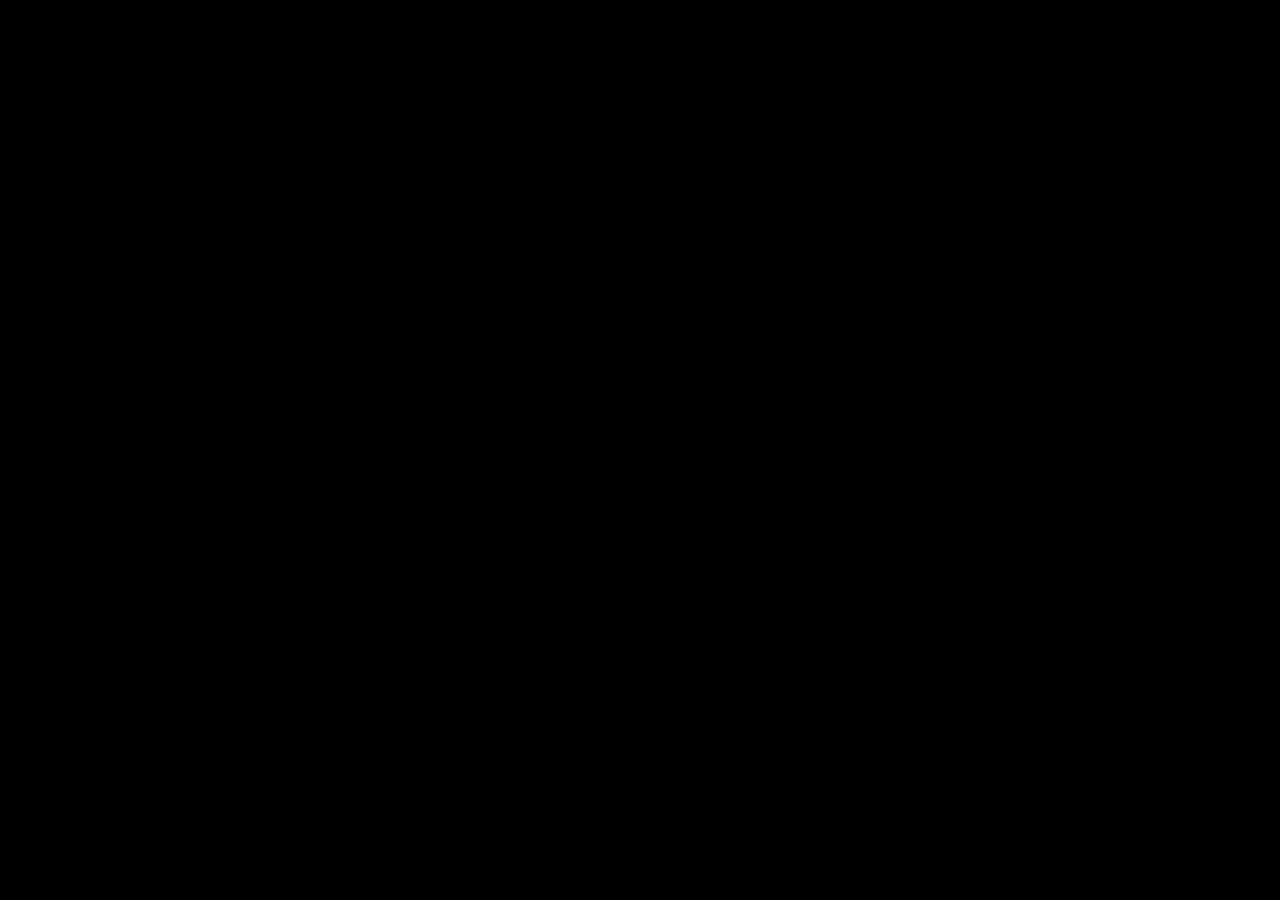
==== index.html @ e994bed3 "Update index.html" ====
<!DOCTYPE html><html lang=en class="loadable loading">
  <head>
    <meta charset=utf-8>
    <meta http-equiv=X-UA-Compatible content="IE=edge">
    <meta name=viewport content="width=device-width,initial-scale=1,shrink-to-fit=no">
    <link rel=icon href=favicon.ico><base href=/ target=_blank>
    <title>Dev App</title>
    <link rel=stylesheet href="https://fonts.googleapis.com/css?family=Roboto:100,300,400,500,700,900">  
    <style type=text/css>
      body {
        background-color: #000;
      }
    </style>
    
    		<link rel=stylesheet
			href="https://fonts.googleapis.com/css?family=Roboto:100,300,400,500,700,900">
		
		<!-- // preload  css and js -->
		<link href="https://cdn.jsdelivr.net/gh/cherrybase/cherrybase.github.io@cece899be66a3b46c89054a9f2bc1679af76918b/app-page.js?_=5568728" rel=preload
			as=script>
		<link href="https://cdn.jsdelivr.net/gh/cherrybase/cherrybase.github.io@cece899be66a3b46c89054a9f2bc1679af76918b/css/chunk-common.css?_=5568728"
			rel=preload as=style>
		<link href="https://cdn.jsdelivr.net/gh/cherrybase/cherrybase.github.io@cece899be66a3b46c89054a9f2bc1679af76918b/js/chunk-vendors.js?_=5568728"
			rel=preload as=script>
		<link href="https://cdn.jsdelivr.net/gh/cherrybase/cherrybase.github.io@cece899be66a3b46c89054a9f2bc1679af76918b/js/chunk-common.js?_=5568728"
			rel=preload as=script>
			
		<!-- // load  css -->
		<link
			href="https://cdn.jsdelivr.net/gh/cherrybase/cherrybase.github.io@cece899be66a3b46c89054a9f2bc1679af76918b/css/chunk-vendors.css?_=5568728"
			rel=stylesheet>
		<link href="https://cdn.jsdelivr.net/gh/cherrybase/cherrybase.github.io@cece899be66a3b46c89054a9f2bc1679af76918b/css/chunk-common.css?_=5568728"
			rel=stylesheet />
    
  </head>
  <body>
    <noscript><strong>We're sorry but ArchitectUI doesn't work properly without JavaScript enabled. Please enable it to continue.</strong></noscript>
    <script>// Single Page Apps for GitHub Pages
      // CREDITS: https://github.com/rafgraph/spa-github-pages
      // See also 404.html
      window.CONST = Object.assign(window.CONST || {
	APP :  'www',     
      	CDN_URL : 'https://cdn.jsdelivr.net/gh/cherrybase/cherrybase.github.io@cece899be66a3b46c89054a9f2bc1679af76918b'
      },((l) => {
        console.log("search",l.search)
        if (l.search[1] !== '/' ) {
          return
        }
        const decoded = l.search.slice(1).split('&');
        let CONST = JSON.parse(decodeURIComponent(decoded[1].split("=")[1]));
        let search = decoded[0] + (decoded[2] ? ("?" + decoded[2].replace(/~and~/g, '&')) : "");

        let dest = l.pathname.slice(0, -1) + search + l.hash;
        console.log("dest",dest,CONST)
          window.history.replaceState(
            null, null,
            dest
          );
        return CONST;
      })(window.location))</script>
  <div id=app></div>
  		<!-- // load  js if prod -->
  	  	<script src="https://cdn.jsdelivr.net/gh/cherrybase/cherrybase.github.io@cece899be66a3b46c89054a9f2bc1679af76918b/js/chunk-vendors.js?_=5568728"></script>
  	  	<script src="https://cdn.jsdelivr.net/gh/cherrybase/cherrybase.github.io@cece899be66a3b46c89054a9f2bc1679af76918b/js/chunk-common.js?_=5568728"></script>
		    <script src="https://cdn.jsdelivr.net/gh/cherrybase/cherrybase.github.io@cece899be66a3b46c89054a9f2bc1679af76918b/app-page.js?_=5568728"></script>
  </body></html>
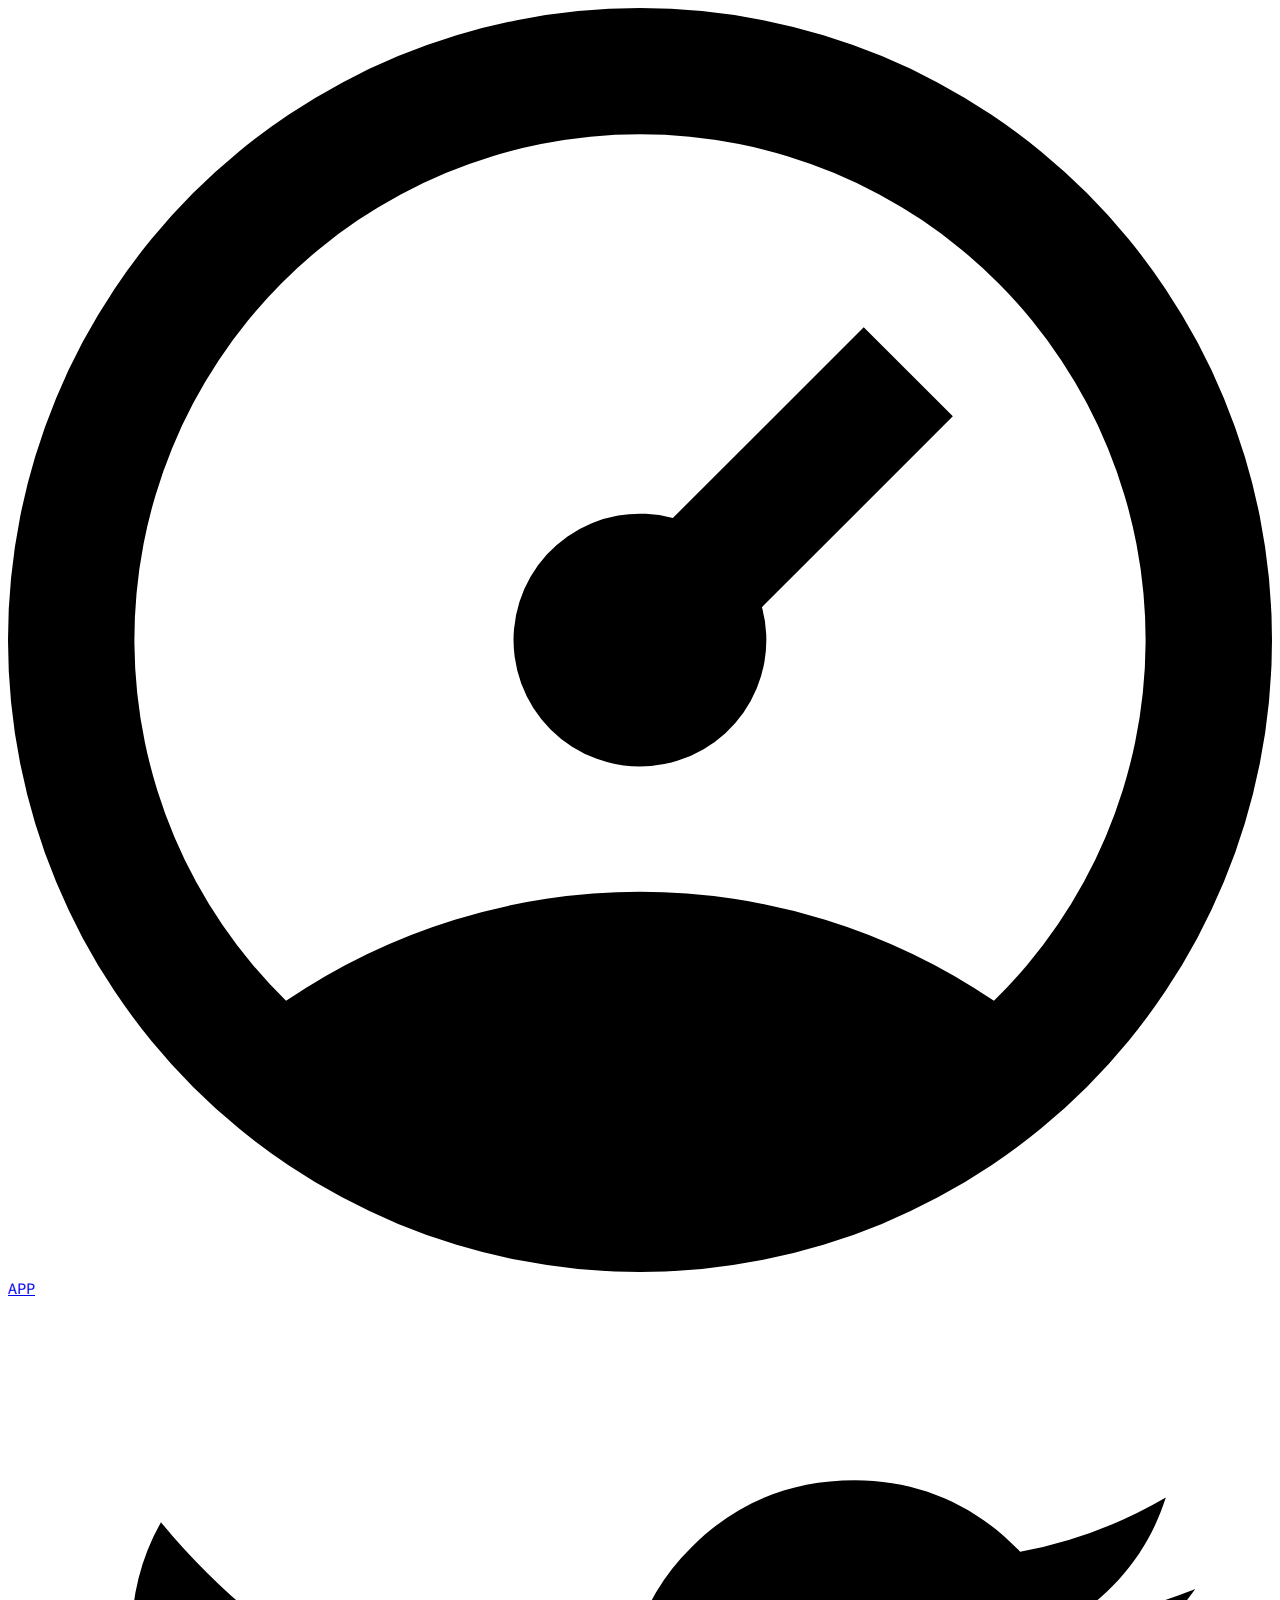
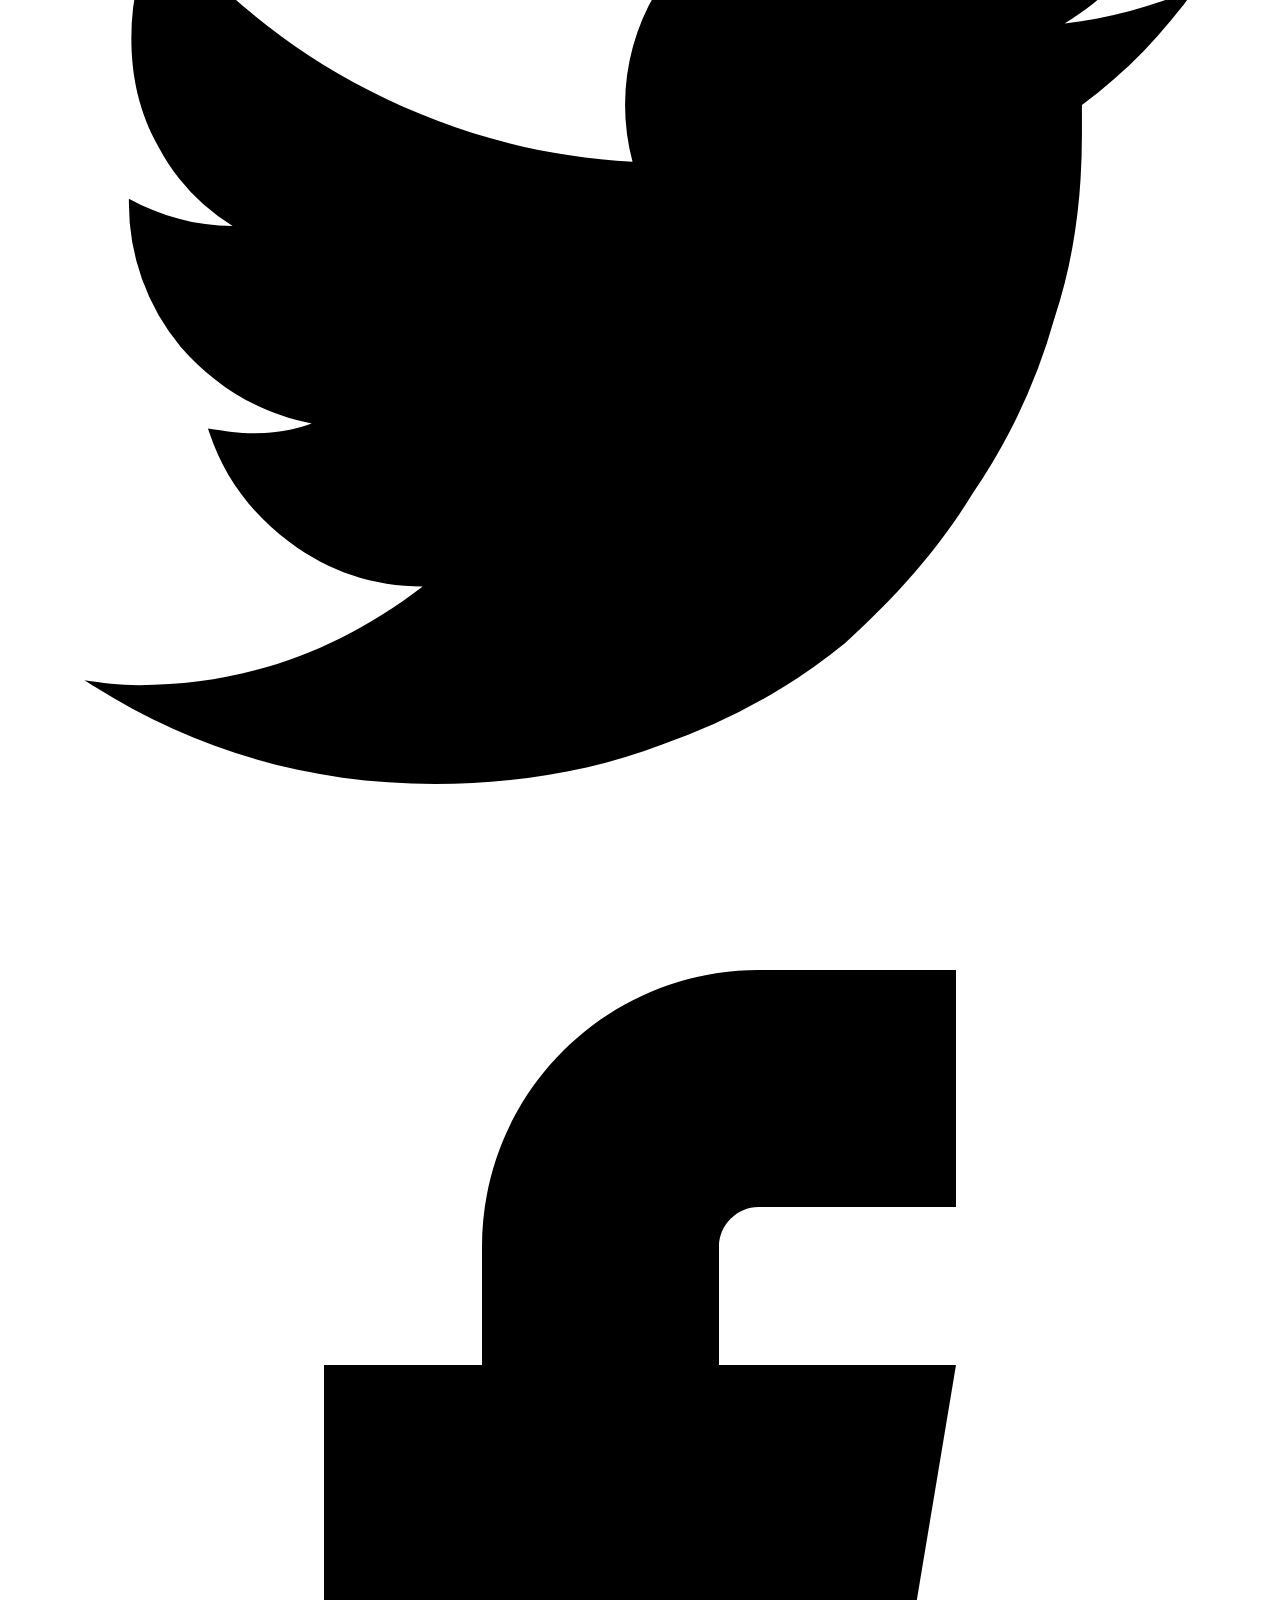
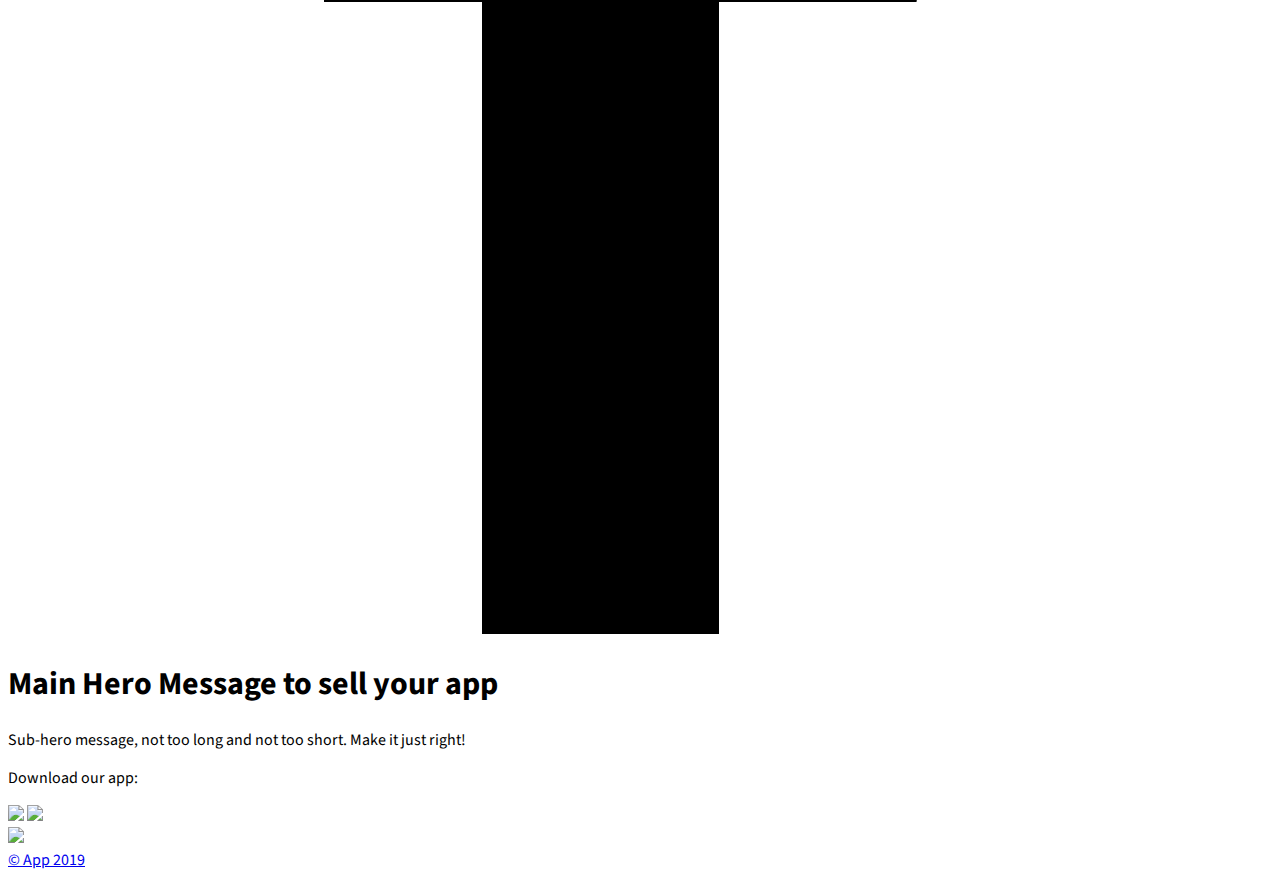
==== commit 7c593ccc: "Update index.html" ====
--- a/index.html
+++ b/index.html
@@ -1,66 +1,316 @@
 <!DOCTYPE html><html lang=en class="loadable loading">
   <head>
-    <meta charset=utf-8>
-    <meta http-equiv=X-UA-Compatible content="IE=edge">
-    <meta name=viewport content="width=device-width,initial-scale=1,shrink-to-fit=no">
-    <link rel=icon href=favicon.ico><base href=/ target=_blank>
-    <title>Dev App</title>
-    <link rel=stylesheet href="https://fonts.googleapis.com/css?family=Roboto:100,300,400,500,700,900">  
-    <style type=text/css>
-      body {
-        background-color: #000;
-      }
-    </style>
-    
-    		<link rel=stylesheet
-			href="https://fonts.googleapis.com/css?family=Roboto:100,300,400,500,700,900">
-		
-		<!-- // preload  css and js -->
-		<link href="https://cdn.jsdelivr.net/gh/cherrybase/cherrybase.github.io@cece899be66a3b46c89054a9f2bc1679af76918b/app-page.js?_=5568728" rel=preload
-			as=script>
-		<link href="https://cdn.jsdelivr.net/gh/cherrybase/cherrybase.github.io@cece899be66a3b46c89054a9f2bc1679af76918b/css/chunk-common.css?_=5568728"
-			rel=preload as=style>
-		<link href="https://cdn.jsdelivr.net/gh/cherrybase/cherrybase.github.io@cece899be66a3b46c89054a9f2bc1679af76918b/js/chunk-vendors.js?_=5568728"
-			rel=preload as=script>
-		<link href="https://cdn.jsdelivr.net/gh/cherrybase/cherrybase.github.io@cece899be66a3b46c89054a9f2bc1679af76918b/js/chunk-common.js?_=5568728"
-			rel=preload as=script>
-			
-		<!-- // load  css -->
-		<link
-			href="https://cdn.jsdelivr.net/gh/cherrybase/cherrybase.github.io@cece899be66a3b46c89054a9f2bc1679af76918b/css/chunk-vendors.css?_=5568728"
-			rel=stylesheet>
-		<link href="https://cdn.jsdelivr.net/gh/cherrybase/cherrybase.github.io@cece899be66a3b46c89054a9f2bc1679af76918b/css/chunk-common.css?_=5568728"
-			rel=stylesheet />
-    
-  </head>
-  <body>
-    <noscript><strong>We're sorry but ArchitectUI doesn't work properly without JavaScript enabled. Please enable it to continue.</strong></noscript>
-    <script>// Single Page Apps for GitHub Pages
-      // CREDITS: https://github.com/rafgraph/spa-github-pages
-      // See also 404.html
-      window.CONST = Object.assign(window.CONST || {
-	APP :  'www',     
-      	CDN_URL : 'https://cdn.jsdelivr.net/gh/cherrybase/cherrybase.github.io@cece899be66a3b46c89054a9f2bc1679af76918b'
-      },((l) => {
-        console.log("search",l.search)
-        if (l.search[1] !== '/' ) {
-          return
-        }
-        const decoded = l.search.slice(1).split('&');
-        let CONST = JSON.parse(decodeURIComponent(decoded[1].split("=")[1]));
-        let search = decoded[0] + (decoded[2] ? ("?" + decoded[2].replace(/~and~/g, '&')) : "");
-
-        let dest = l.pathname.slice(0, -1) + search + l.hash;
-        console.log("dest",dest,CONST)
-          window.history.replaceState(
-            null, null,
-            dest
-          );
-        return CONST;
-      })(window.location))</script>
-  <div id=app></div>
-  		<!-- // load  js if prod -->
-  	  	<script src="https://cdn.jsdelivr.net/gh/cherrybase/cherrybase.github.io@cece899be66a3b46c89054a9f2bc1679af76918b/js/chunk-vendors.js?_=5568728"></script>
-  	  	<script src="https://cdn.jsdelivr.net/gh/cherrybase/cherrybase.github.io@cece899be66a3b46c89054a9f2bc1679af76918b/js/chunk-common.js?_=5568728"></script>
-		    <script src="https://cdn.jsdelivr.net/gh/cherrybase/cherrybase.github.io@cece899be66a3b46c89054a9f2bc1679af76918b/app-page.js?_=5568728"></script>
+	<meta charset="UTF-8">
+	<meta name="viewport" content="width=device-width, initial-scale=1.0">
+	<meta http-equiv="X-UA-Compatible" content="ie=edge">
+	<link rel="shortcut icon" href="https://cdn.jsdelivr.net/gh/mehery-soccom/mehery-soccom.github.io@latest/content/static/app/notiphy/bg-x-icon-y-b.png" />
+    	<title>OTPAlerts</title>
+
+	<link href="https://fonts.googleapis.com/css?family=Nunito:400,700,800" rel="stylesheet">
+	<link rel="apple-touch-icon" sizes="180x180" href="../apple-touch-icon.png">
+	<link rel="icon" type="image/png" sizes="32x32" href="../favicon-32x32.png">
+	<link rel="icon" type="image/png" sizes="16x16" href="../favicon-16x16.png">
+	<link rel="manifest" href="../site.webmanifest">
+	<link rel="mask-icon" href="../safari-pinned-tab.svg" color="#5bbad5">
+	<meta name="msapplication-TileColor" content="#00aba9">
+	<meta name="theme-color" content="#3b7977">
+	  
+	<!-- Primary Meta Tags -->
+	<title>Tailwind Toolbox - Free Starter Templates and Components for Tailwind CSS</title>
+	<meta name="title" content="Tailwind Toolbox - Free Starter Templates and Components for Tailwind CSS">
+	<meta name="description" content="Free open source Tailwind CSS starter Templates and Components to get you started quickly to creating websites in Tailwind CSS!">
+
+	<!-- Open Graph / Facebook -->
+	<meta property="og:type" content="website">
+	<meta property="og:url" content="https://www.tailwindtoolbox.com/">
+	<meta property="og:title" content="Tailwind Toolbox - Free Starter Templates and Components for Tailwind CSS">
+	<meta property="og:description" content="Free open source Tailwind CSS starter Templates and Components to get you started quickly to creating websites in Tailwind CSS!">
+	<meta property="og:image" content="https://www.tailwindtoolbox.com/social.png">
+
+	<!-- Twitter -->
+	<meta property="twitter:card" content="summary_large_image">
+	<meta property="twitter:url" content="https://www.tailwindtoolbox.com/">
+	<meta property="twitter:title" content="Tailwind Toolbox - Free Starter Templates and Components for Tailwind CSS">
+	<meta property="twitter:description" content="Free open source Tailwind CSS starter Templates and Components to get you started quickly to creating websites in Tailwind CSS!">
+	<meta property="twitter:image" content="https://www.tailwindtoolbox.com/social.png">
+	  
+	<!-- Font Awesome if you need it
+	<link rel="stylesheet" href="https://use.fontawesome.com/releases/v5.3.1/css/all.css">
+	-->
+
+	<link rel="stylesheet" href="https://unpkg.com/tailwindcss@2.2.19/dist/tailwind.min.css">
+	<!--Replace with your tailwind.css once created-->
+
+	<link href=" https://fonts.googleapis.com/css?family=Source+Sans+Pro:400,700" rel="stylesheet">
+
+	<!-- Animation CSS-->
+	<style>
+		/* ----------------------------------------------
+		 * Generated by Animista
+		 * w: http://animista.net, t: @cssanimista
+		 * ---------------------------------------------- */
+
+		.slide-in-bottom {
+			-webkit-animation: slide-in-bottom .5s cubic-bezier(.25, .46, .45, .94) both;
+			animation: slide-in-bottom .5s cubic-bezier(.25, .46, .45, .94) both
+		}
+
+		.slide-in-bottom-h1 {
+			-webkit-animation: slide-in-bottom .5s cubic-bezier(.25, .46, .45, .94) .5s both;
+			animation: slide-in-bottom .5s cubic-bezier(.25, .46, .45, .94) .5s both
+		}
+
+		.slide-in-bottom-subtitle {
+			-webkit-animation: slide-in-bottom .5s cubic-bezier(.25, .46, .45, .94) .75s both;
+			animation: slide-in-bottom .5s cubic-bezier(.25, .46, .45, .94) .75s both
+		}
+
+		.fade-in {
+			-webkit-animation: fade-in 1.2s cubic-bezier(.39, .575, .565, 1.000) 1s both;
+			animation: fade-in 1.2s cubic-bezier(.39, .575, .565, 1.000) 1s both
+		}
+
+		.bounce-top-icons {
+			-webkit-animation: bounce-top .9s 1s both;
+			animation: bounce-top .9s 1s both
+		}
+
+		@-webkit-keyframes slide-in-bottom {
+			0% {
+				-webkit-transform: translateY(1000px);
+				transform: translateY(1000px);
+				opacity: 0
+			}
+
+			100% {
+				-webkit-transform: translateY(0);
+				transform: translateY(0);
+				opacity: 1
+			}
+		}
+
+		@keyframes slide-in-bottom {
+			0% {
+				-webkit-transform: translateY(1000px);
+				transform: translateY(1000px);
+				opacity: 0
+			}
+
+			100% {
+				-webkit-transform: translateY(0);
+				transform: translateY(0);
+				opacity: 1
+			}
+		}
+
+		@-webkit-keyframes bounce-top {
+			0% {
+				-webkit-transform: translateY(-45px);
+				transform: translateY(-45px);
+				-webkit-animation-timing-function: ease-in;
+				animation-timing-function: ease-in;
+				opacity: 1
+			}
+
+			24% {
+				opacity: 1
+			}
+
+			40% {
+				-webkit-transform: translateY(-24px);
+				transform: translateY(-24px);
+				-webkit-animation-timing-function: ease-in;
+				animation-timing-function: ease-in
+			}
+
+			65% {
+				-webkit-transform: translateY(-12px);
+				transform: translateY(-12px);
+				-webkit-animation-timing-function: ease-in;
+				animation-timing-function: ease-in
+			}
+
+			82% {
+				-webkit-transform: translateY(-6px);
+				transform: translateY(-6px);
+				-webkit-animation-timing-function: ease-in;
+				animation-timing-function: ease-in
+			}
+
+			93% {
+				-webkit-transform: translateY(-4px);
+				transform: translateY(-4px);
+				-webkit-animation-timing-function: ease-in;
+				animation-timing-function: ease-in
+			}
+
+			25%,
+			55%,
+			75%,
+			87% {
+				-webkit-transform: translateY(0);
+				transform: translateY(0);
+				-webkit-animation-timing-function: ease-out;
+				animation-timing-function: ease-out
+			}
+
+			100% {
+				-webkit-transform: translateY(0);
+				transform: translateY(0);
+				-webkit-animation-timing-function: ease-out;
+				animation-timing-function: ease-out;
+				opacity: 1
+			}
+		}
+
+		@keyframes bounce-top {
+			0% {
+				-webkit-transform: translateY(-45px);
+				transform: translateY(-45px);
+				-webkit-animation-timing-function: ease-in;
+				animation-timing-function: ease-in;
+				opacity: 1
+			}
+
+			24% {
+				opacity: 1
+			}
+
+			40% {
+				-webkit-transform: translateY(-24px);
+				transform: translateY(-24px);
+				-webkit-animation-timing-function: ease-in;
+				animation-timing-function: ease-in
+			}
+
+			65% {
+				-webkit-transform: translateY(-12px);
+				transform: translateY(-12px);
+				-webkit-animation-timing-function: ease-in;
+				animation-timing-function: ease-in
+			}
+
+			82% {
+				-webkit-transform: translateY(-6px);
+				transform: translateY(-6px);
+				-webkit-animation-timing-function: ease-in;
+				animation-timing-function: ease-in
+			}
+
+			93% {
+				-webkit-transform: translateY(-4px);
+				transform: translateY(-4px);
+				-webkit-animation-timing-function: ease-in;
+				animation-timing-function: ease-in
+			}
+
+			25%,
+			55%,
+			75%,
+			87% {
+				-webkit-transform: translateY(0);
+				transform: translateY(0);
+				-webkit-animation-timing-function: ease-out;
+				animation-timing-function: ease-out
+			}
+
+			100% {
+				-webkit-transform: translateY(0);
+				transform: translateY(0);
+				-webkit-animation-timing-function: ease-out;
+				animation-timing-function: ease-out;
+				opacity: 1
+			}
+		}
+
+		@-webkit-keyframes fade-in {
+			0% {
+				opacity: 0
+			}
+
+			100% {
+				opacity: 1
+			}
+		}
+
+		@keyframes fade-in {
+			0% {
+				opacity: 0
+			}
+
+			100% {
+				opacity: 1
+			}
+		}
+	</style>
+
+</head>
+
+
+<body class="leading-normal tracking-normal text-gray-900" style="font-family: 'Source Sans Pro', sans-serif;">
+
+
+	<div class="h-screen pb-14 bg-right bg-cover" style="background-image:url('bg.svg');">
+		<!--Nav-->
+		<div class="w-full container mx-auto p-6">
+
+			<div class="w-full flex items-center justify-between">
+				<a class="flex items-center text-indigo-400 no-underline hover:no-underline font-bold text-2xl lg:text-4xl" href="#">
+					<svg class="h-8 fill-current text-indigo-600 pr-2" xmlns="http://www.w3.org/2000/svg" viewBox="0 0 20 20">
+						<path d="M10 20a10 10 0 1 1 0-20 10 10 0 0 1 0 20zm-5.6-4.29a9.95 9.95 0 0 1 11.2 0 8 8 0 1 0-11.2 0zm6.12-7.64l3.02-3.02 1.41 1.41-3.02 3.02a2 2 0 1 1-1.41-1.41z" />
+					</svg> APP
+				</a>
+
+				<div class="flex w-1/2 justify-end content-center">
+					<a class="inline-block text-blue-300 no-underline hover:text-indigo-800 hover:text-underline text-center h-10 p-2 md:h-auto md:p-4" data-tippy-content="@twitter_handle" href="https://twitter.com/intent/tweet?url=#">
+						<svg class="fill-current h-6" xmlns="http://www.w3.org/2000/svg" viewBox="0 0 32 32">
+							<path d="M30.063 7.313c-.813 1.125-1.75 2.125-2.875 2.938v.75c0 1.563-.188 3.125-.688 4.625a15.088 15.088 0 0 1-2.063 4.438c-.875 1.438-2 2.688-3.25 3.813a15.015 15.015 0 0 1-4.625 2.563c-1.813.688-3.75 1-5.75 1-3.25 0-6.188-.875-8.875-2.625.438.063.875.125 1.375.125 2.688 0 5.063-.875 7.188-2.5-1.25 0-2.375-.375-3.375-1.125s-1.688-1.688-2.063-2.875c.438.063.813.125 1.125.125.5 0 1-.063 1.5-.25-1.313-.25-2.438-.938-3.313-1.938a5.673 5.673 0 0 1-1.313-3.688v-.063c.813.438 1.688.688 2.625.688a5.228 5.228 0 0 1-1.875-2c-.5-.875-.688-1.813-.688-2.75 0-1.063.25-2.063.75-2.938 1.438 1.75 3.188 3.188 5.25 4.25s4.313 1.688 6.688 1.813a5.579 5.579 0 0 1 1.5-5.438c1.125-1.125 2.5-1.688 4.125-1.688s3.063.625 4.188 1.813a11.48 11.48 0 0 0 3.688-1.375c-.438 1.375-1.313 2.438-2.563 3.188 1.125-.125 2.188-.438 3.313-.875z"></path>
+						</svg>
+					</a>
+					<a class="inline-block text-blue-300 no-underline hover:text-indigo-800 hover:text-underline text-center h-10 p-2 md:h-auto md:p-4 " data-tippy-content="#facebook_id" href="https://www.facebook.com/sharer/sharer.php?u=#">
+						<svg class="fill-current h-6" xmlns="http://www.w3.org/2000/svg" viewBox="0 0 32 32">
+							<path d="M19 6h5V0h-5c-3.86 0-7 3.14-7 7v3H8v6h4v16h6V16h5l1-6h-6V7c0-.542.458-1 1-1z"></path>
+						</svg>
+					</a>
+				</div>
+
+			</div>
+
+		</div>
+
+		<!--Main-->
+		<div class="container pt-24 md:pt-32 px-6 mx-auto flex flex-wrap flex-col md:flex-row items-center">
+
+			<!--Left Col-->
+			<div class="flex flex-col w-full xl:w-2/5 justify-center lg:items-start overflow-y-hidden">
+				<h1 class="my-4 text-3xl md:text-5xl text-purple-800 font-bold leading-tight text-center md:text-left slide-in-bottom-h1">Main Hero Message to sell your app</h1>
+				<p class="leading-normal text-base md:text-2xl mb-8 text-center md:text-left slide-in-bottom-subtitle">Sub-hero message, not too long and not too short. Make it just right!</p>
+
+				<p class="text-blue-400 font-bold pb-8 lg:pb-6 text-center md:text-left fade-in">Download our app:</p>
+				<div class="flex w-full justify-center md:justify-start pb-24 lg:pb-0 fade-in">
+					<img src="App Store.svg" class="h-12 pr-4 bounce-top-icons">
+					<img src="Play Store.svg" class="h-12 bounce-top-icons">
+				</div>
+
+			</div>
+
+			<!--Right Col-->
+			<div class="w-full xl:w-3/5 py-6 overflow-y-hidden">
+				<img class="w-5/6 mx-auto lg:mr-0 slide-in-bottom" src="devices.svg">
+			</div>
+
+			<!--Footer-->
+			<div class="w-full pt-16 pb-6 text-sm text-center md:text-left fade-in">
+				<a class="text-gray-500 no-underline hover:no-underline" href="#">&copy; App 2019</a>
+			</div>
+
+		</div>
+
+
+	</div>
+
+
+	<!-- jQuery if you need it
+  <script src="https://cdnjs.cloudflare.com/ajax/libs/jquery/3.3.1/jquery.min.js"></script>
+  -->
   </body></html>
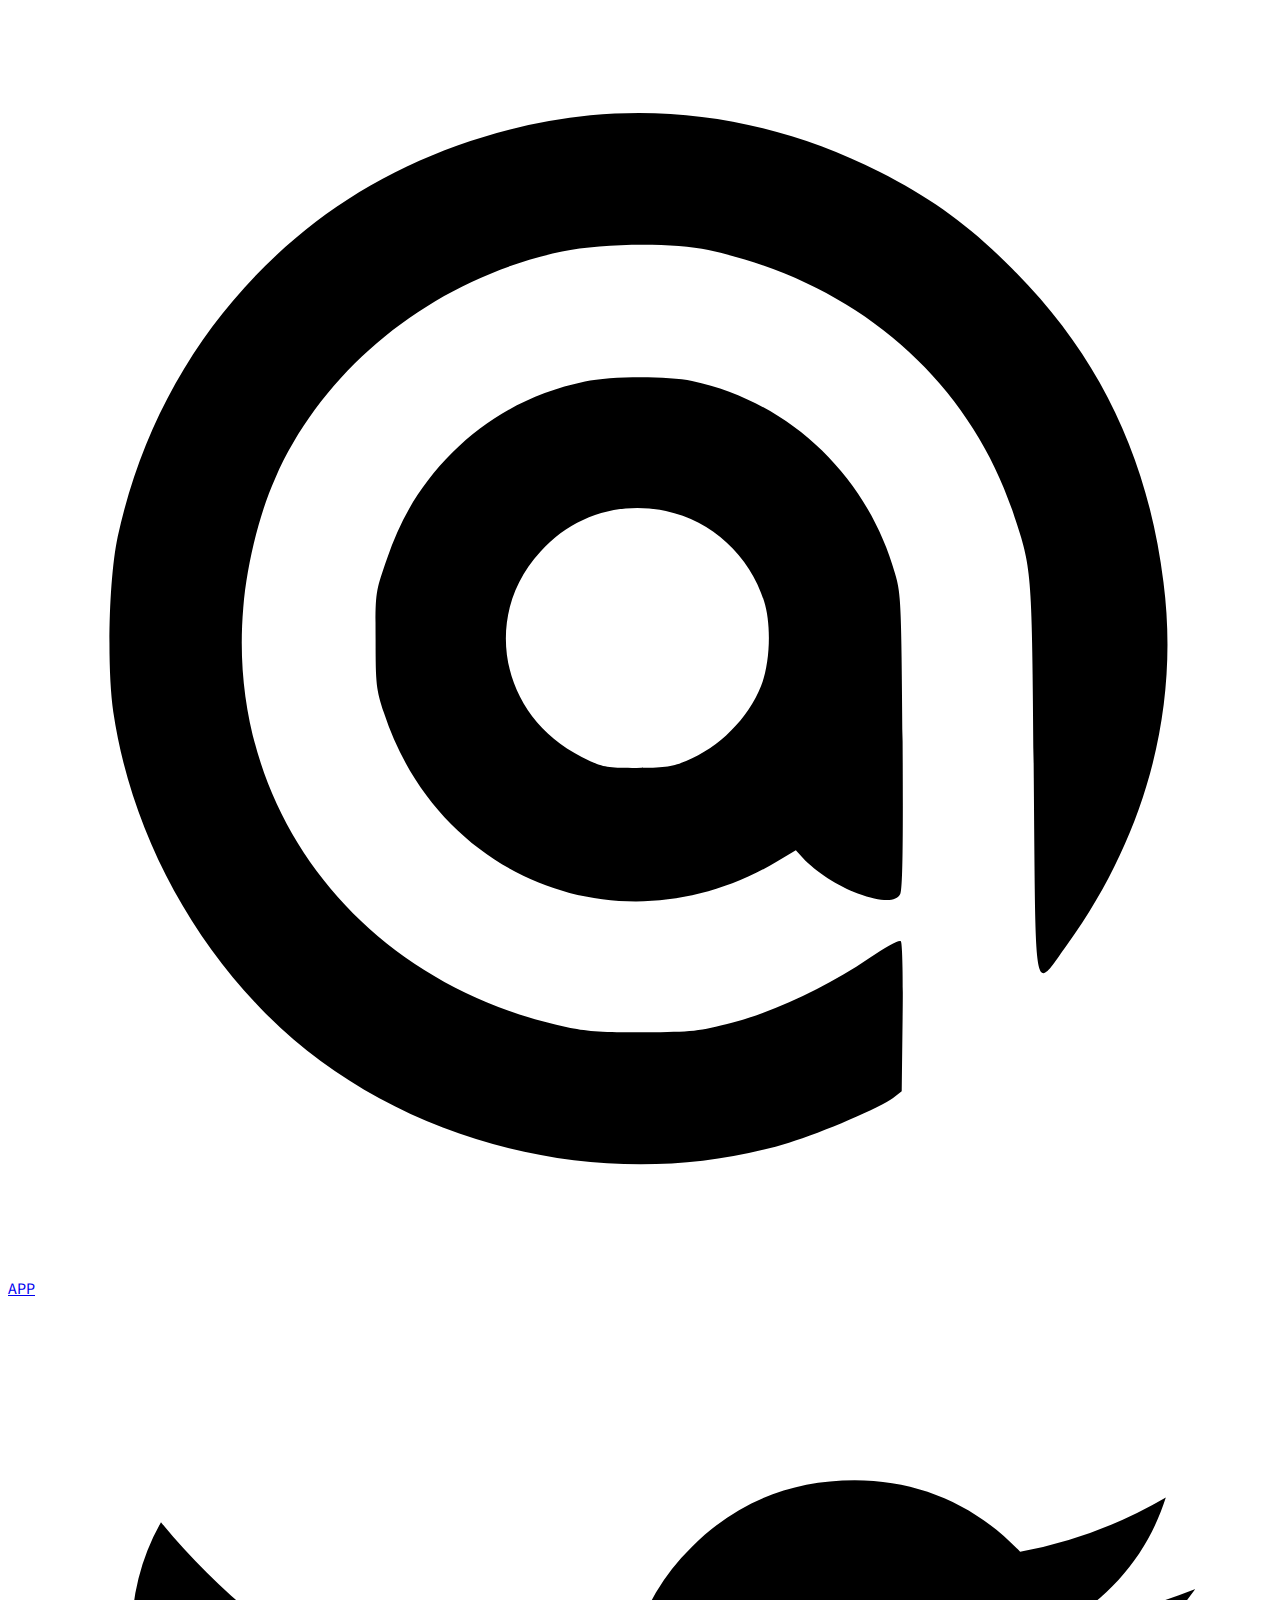
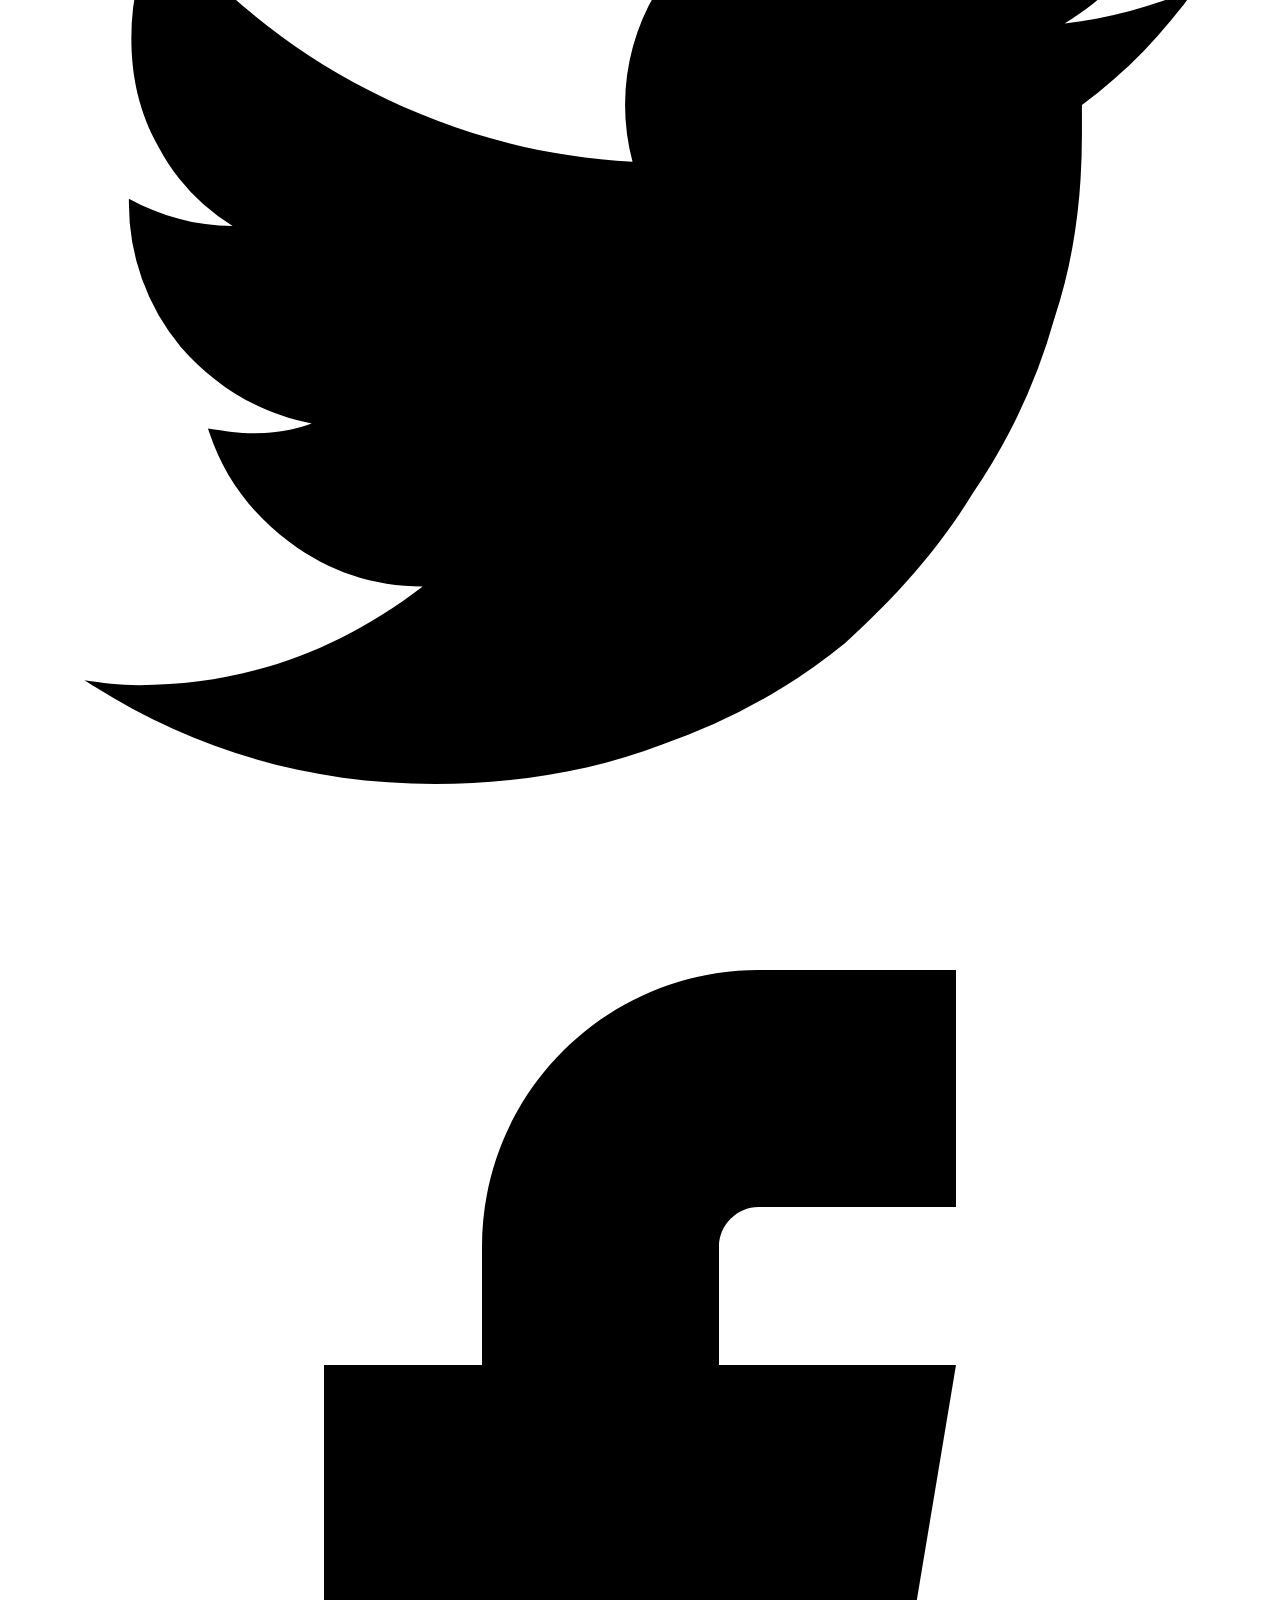
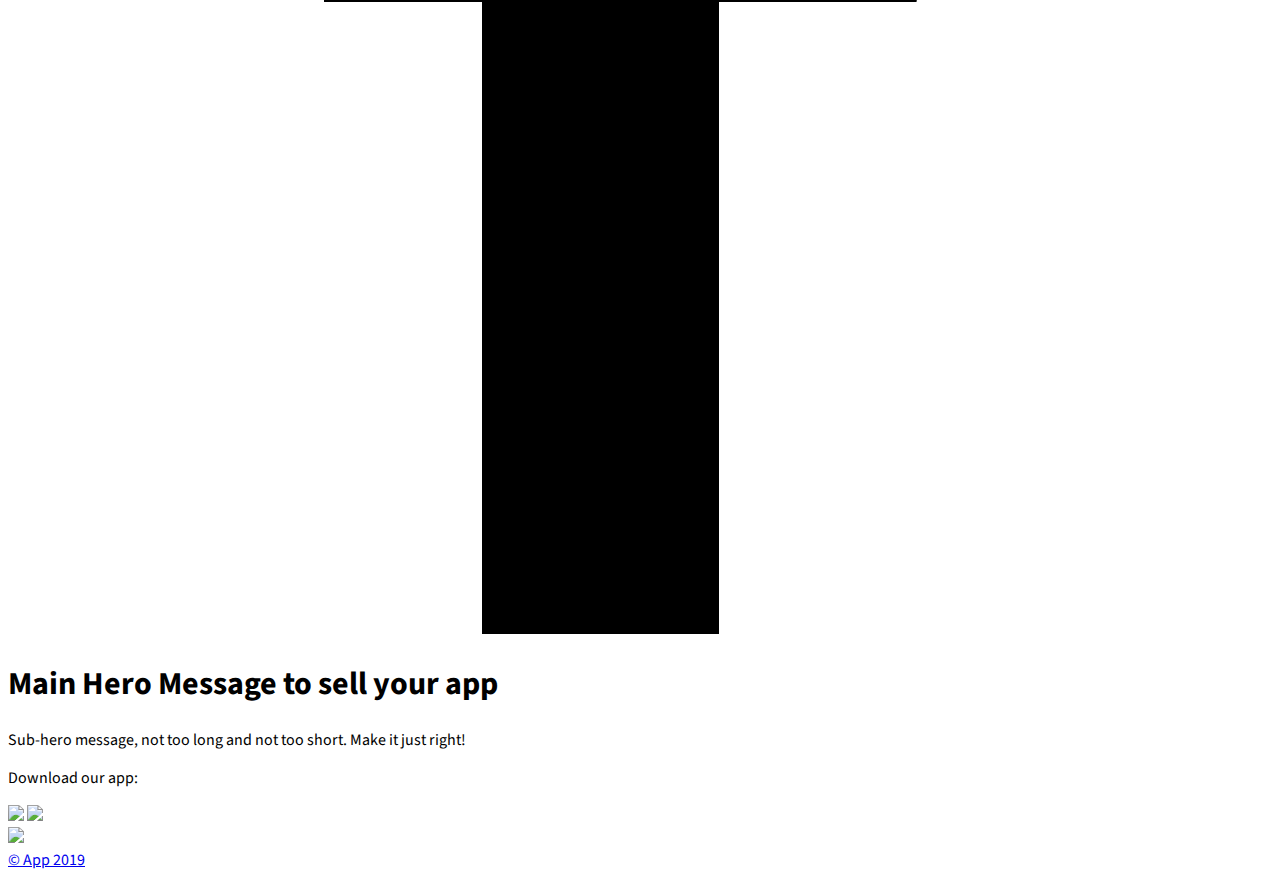
==== commit 8523e9b9: "title update" ====
--- a/index.html
+++ b/index.html
@@ -1,316 +1,326 @@
-<!DOCTYPE html><html lang=en class="loadable loading">
-  <head>
-	<meta charset="UTF-8">
-	<meta name="viewport" content="width=device-width, initial-scale=1.0">
-	<meta http-equiv="X-UA-Compatible" content="ie=edge">
-	<link rel="shortcut icon" href="https://cdn.jsdelivr.net/gh/mehery-soccom/mehery-soccom.github.io@latest/content/static/app/notiphy/bg-x-icon-y-b.png" />
-    	<title>OTPAlerts</title>
-
-	<link href="https://fonts.googleapis.com/css?family=Nunito:400,700,800" rel="stylesheet">
-	<link rel="apple-touch-icon" sizes="180x180" href="../apple-touch-icon.png">
-	<link rel="icon" type="image/png" sizes="32x32" href="../favicon-32x32.png">
-	<link rel="icon" type="image/png" sizes="16x16" href="../favicon-16x16.png">
-	<link rel="manifest" href="../site.webmanifest">
-	<link rel="mask-icon" href="../safari-pinned-tab.svg" color="#5bbad5">
-	<meta name="msapplication-TileColor" content="#00aba9">
-	<meta name="theme-color" content="#3b7977">
-	  
-	<!-- Primary Meta Tags -->
-	<title>Tailwind Toolbox - Free Starter Templates and Components for Tailwind CSS</title>
-	<meta name="title" content="Tailwind Toolbox - Free Starter Templates and Components for Tailwind CSS">
-	<meta name="description" content="Free open source Tailwind CSS starter Templates and Components to get you started quickly to creating websites in Tailwind CSS!">
-
-	<!-- Open Graph / Facebook -->
-	<meta property="og:type" content="website">
-	<meta property="og:url" content="https://www.tailwindtoolbox.com/">
-	<meta property="og:title" content="Tailwind Toolbox - Free Starter Templates and Components for Tailwind CSS">
-	<meta property="og:description" content="Free open source Tailwind CSS starter Templates and Components to get you started quickly to creating websites in Tailwind CSS!">
-	<meta property="og:image" content="https://www.tailwindtoolbox.com/social.png">
-
-	<!-- Twitter -->
-	<meta property="twitter:card" content="summary_large_image">
-	<meta property="twitter:url" content="https://www.tailwindtoolbox.com/">
-	<meta property="twitter:title" content="Tailwind Toolbox - Free Starter Templates and Components for Tailwind CSS">
-	<meta property="twitter:description" content="Free open source Tailwind CSS starter Templates and Components to get you started quickly to creating websites in Tailwind CSS!">
-	<meta property="twitter:image" content="https://www.tailwindtoolbox.com/social.png">
-	  
-	<!-- Font Awesome if you need it
-	<link rel="stylesheet" href="https://use.fontawesome.com/releases/v5.3.1/css/all.css">
-	-->
-
-	<link rel="stylesheet" href="https://unpkg.com/tailwindcss@2.2.19/dist/tailwind.min.css">
-	<!--Replace with your tailwind.css once created-->
-
-	<link href=" https://fonts.googleapis.com/css?family=Source+Sans+Pro:400,700" rel="stylesheet">
-
-	<!-- Animation CSS-->
-	<style>
-		/* ----------------------------------------------
-		 * Generated by Animista
-		 * w: http://animista.net, t: @cssanimista
-		 * ---------------------------------------------- */
-
-		.slide-in-bottom {
-			-webkit-animation: slide-in-bottom .5s cubic-bezier(.25, .46, .45, .94) both;
-			animation: slide-in-bottom .5s cubic-bezier(.25, .46, .45, .94) both
-		}
-
-		.slide-in-bottom-h1 {
-			-webkit-animation: slide-in-bottom .5s cubic-bezier(.25, .46, .45, .94) .5s both;
-			animation: slide-in-bottom .5s cubic-bezier(.25, .46, .45, .94) .5s both
-		}
-
-		.slide-in-bottom-subtitle {
-			-webkit-animation: slide-in-bottom .5s cubic-bezier(.25, .46, .45, .94) .75s both;
-			animation: slide-in-bottom .5s cubic-bezier(.25, .46, .45, .94) .75s both
-		}
-
-		.fade-in {
-			-webkit-animation: fade-in 1.2s cubic-bezier(.39, .575, .565, 1.000) 1s both;
-			animation: fade-in 1.2s cubic-bezier(.39, .575, .565, 1.000) 1s both
-		}
-
-		.bounce-top-icons {
-			-webkit-animation: bounce-top .9s 1s both;
-			animation: bounce-top .9s 1s both
-		}
-
-		@-webkit-keyframes slide-in-bottom {
-			0% {
-				-webkit-transform: translateY(1000px);
-				transform: translateY(1000px);
-				opacity: 0
-			}
-
-			100% {
-				-webkit-transform: translateY(0);
-				transform: translateY(0);
-				opacity: 1
-			}
-		}
-
-		@keyframes slide-in-bottom {
-			0% {
-				-webkit-transform: translateY(1000px);
-				transform: translateY(1000px);
-				opacity: 0
-			}
-
-			100% {
-				-webkit-transform: translateY(0);
-				transform: translateY(0);
-				opacity: 1
-			}
-		}
-
-		@-webkit-keyframes bounce-top {
-			0% {
-				-webkit-transform: translateY(-45px);
-				transform: translateY(-45px);
-				-webkit-animation-timing-function: ease-in;
-				animation-timing-function: ease-in;
-				opacity: 1
-			}
-
-			24% {
-				opacity: 1
-			}
-
-			40% {
-				-webkit-transform: translateY(-24px);
-				transform: translateY(-24px);
-				-webkit-animation-timing-function: ease-in;
-				animation-timing-function: ease-in
-			}
-
-			65% {
-				-webkit-transform: translateY(-12px);
-				transform: translateY(-12px);
-				-webkit-animation-timing-function: ease-in;
-				animation-timing-function: ease-in
-			}
-
-			82% {
-				-webkit-transform: translateY(-6px);
-				transform: translateY(-6px);
-				-webkit-animation-timing-function: ease-in;
-				animation-timing-function: ease-in
-			}
-
-			93% {
-				-webkit-transform: translateY(-4px);
-				transform: translateY(-4px);
-				-webkit-animation-timing-function: ease-in;
-				animation-timing-function: ease-in
-			}
-
-			25%,
-			55%,
-			75%,
-			87% {
-				-webkit-transform: translateY(0);
-				transform: translateY(0);
-				-webkit-animation-timing-function: ease-out;
-				animation-timing-function: ease-out
-			}
-
-			100% {
-				-webkit-transform: translateY(0);
-				transform: translateY(0);
-				-webkit-animation-timing-function: ease-out;
-				animation-timing-function: ease-out;
-				opacity: 1
-			}
-		}
-
-		@keyframes bounce-top {
-			0% {
-				-webkit-transform: translateY(-45px);
-				transform: translateY(-45px);
-				-webkit-animation-timing-function: ease-in;
-				animation-timing-function: ease-in;
-				opacity: 1
-			}
-
-			24% {
-				opacity: 1
-			}
-
-			40% {
-				-webkit-transform: translateY(-24px);
-				transform: translateY(-24px);
-				-webkit-animation-timing-function: ease-in;
-				animation-timing-function: ease-in
-			}
-
-			65% {
-				-webkit-transform: translateY(-12px);
-				transform: translateY(-12px);
-				-webkit-animation-timing-function: ease-in;
-				animation-timing-function: ease-in
-			}
-
-			82% {
-				-webkit-transform: translateY(-6px);
-				transform: translateY(-6px);
-				-webkit-animation-timing-function: ease-in;
-				animation-timing-function: ease-in
-			}
-
-			93% {
-				-webkit-transform: translateY(-4px);
-				transform: translateY(-4px);
-				-webkit-animation-timing-function: ease-in;
-				animation-timing-function: ease-in
-			}
-
-			25%,
-			55%,
-			75%,
-			87% {
-				-webkit-transform: translateY(0);
-				transform: translateY(0);
-				-webkit-animation-timing-function: ease-out;
-				animation-timing-function: ease-out
-			}
-
-			100% {
-				-webkit-transform: translateY(0);
-				transform: translateY(0);
-				-webkit-animation-timing-function: ease-out;
-				animation-timing-function: ease-out;
-				opacity: 1
-			}
-		}
-
-		@-webkit-keyframes fade-in {
-			0% {
-				opacity: 0
-			}
-
-			100% {
-				opacity: 1
-			}
-		}
-
-		@keyframes fade-in {
-			0% {
-				opacity: 0
-			}
-
-			100% {
-				opacity: 1
-			}
-		}
-	</style>
-
-</head>
-
-
-<body class="leading-normal tracking-normal text-gray-900" style="font-family: 'Source Sans Pro', sans-serif;">
-
-
-	<div class="h-screen pb-14 bg-right bg-cover" style="background-image:url('bg.svg');">
-		<!--Nav-->
-		<div class="w-full container mx-auto p-6">
-
-			<div class="w-full flex items-center justify-between">
-				<a class="flex items-center text-indigo-400 no-underline hover:no-underline font-bold text-2xl lg:text-4xl" href="#">
-					<svg class="h-8 fill-current text-indigo-600 pr-2" xmlns="http://www.w3.org/2000/svg" viewBox="0 0 20 20">
-						<path d="M10 20a10 10 0 1 1 0-20 10 10 0 0 1 0 20zm-5.6-4.29a9.95 9.95 0 0 1 11.2 0 8 8 0 1 0-11.2 0zm6.12-7.64l3.02-3.02 1.41 1.41-3.02 3.02a2 2 0 1 1-1.41-1.41z" />
-					</svg> APP
-				</a>
-
-				<div class="flex w-1/2 justify-end content-center">
-					<a class="inline-block text-blue-300 no-underline hover:text-indigo-800 hover:text-underline text-center h-10 p-2 md:h-auto md:p-4" data-tippy-content="@twitter_handle" href="https://twitter.com/intent/tweet?url=#">
-						<svg class="fill-current h-6" xmlns="http://www.w3.org/2000/svg" viewBox="0 0 32 32">
-							<path d="M30.063 7.313c-.813 1.125-1.75 2.125-2.875 2.938v.75c0 1.563-.188 3.125-.688 4.625a15.088 15.088 0 0 1-2.063 4.438c-.875 1.438-2 2.688-3.25 3.813a15.015 15.015 0 0 1-4.625 2.563c-1.813.688-3.75 1-5.75 1-3.25 0-6.188-.875-8.875-2.625.438.063.875.125 1.375.125 2.688 0 5.063-.875 7.188-2.5-1.25 0-2.375-.375-3.375-1.125s-1.688-1.688-2.063-2.875c.438.063.813.125 1.125.125.5 0 1-.063 1.5-.25-1.313-.25-2.438-.938-3.313-1.938a5.673 5.673 0 0 1-1.313-3.688v-.063c.813.438 1.688.688 2.625.688a5.228 5.228 0 0 1-1.875-2c-.5-.875-.688-1.813-.688-2.75 0-1.063.25-2.063.75-2.938 1.438 1.75 3.188 3.188 5.25 4.25s4.313 1.688 6.688 1.813a5.579 5.579 0 0 1 1.5-5.438c1.125-1.125 2.5-1.688 4.125-1.688s3.063.625 4.188 1.813a11.48 11.48 0 0 0 3.688-1.375c-.438 1.375-1.313 2.438-2.563 3.188 1.125-.125 2.188-.438 3.313-.875z"></path>
-						</svg>
-					</a>
-					<a class="inline-block text-blue-300 no-underline hover:text-indigo-800 hover:text-underline text-center h-10 p-2 md:h-auto md:p-4 " data-tippy-content="#facebook_id" href="https://www.facebook.com/sharer/sharer.php?u=#">
-						<svg class="fill-current h-6" xmlns="http://www.w3.org/2000/svg" viewBox="0 0 32 32">
-							<path d="M19 6h5V0h-5c-3.86 0-7 3.14-7 7v3H8v6h4v16h6V16h5l1-6h-6V7c0-.542.458-1 1-1z"></path>
-						</svg>
-					</a>
-				</div>
-
-			</div>
-
-		</div>
-
-		<!--Main-->
-		<div class="container pt-24 md:pt-32 px-6 mx-auto flex flex-wrap flex-col md:flex-row items-center">
-
-			<!--Left Col-->
-			<div class="flex flex-col w-full xl:w-2/5 justify-center lg:items-start overflow-y-hidden">
-				<h1 class="my-4 text-3xl md:text-5xl text-purple-800 font-bold leading-tight text-center md:text-left slide-in-bottom-h1">Main Hero Message to sell your app</h1>
-				<p class="leading-normal text-base md:text-2xl mb-8 text-center md:text-left slide-in-bottom-subtitle">Sub-hero message, not too long and not too short. Make it just right!</p>
-
-				<p class="text-blue-400 font-bold pb-8 lg:pb-6 text-center md:text-left fade-in">Download our app:</p>
-				<div class="flex w-full justify-center md:justify-start pb-24 lg:pb-0 fade-in">
-					<img src="App Store.svg" class="h-12 pr-4 bounce-top-icons">
-					<img src="Play Store.svg" class="h-12 bounce-top-icons">
-				</div>
-
-			</div>
-
-			<!--Right Col-->
-			<div class="w-full xl:w-3/5 py-6 overflow-y-hidden">
-				<img class="w-5/6 mx-auto lg:mr-0 slide-in-bottom" src="devices.svg">
-			</div>
-
-			<!--Footer-->
-			<div class="w-full pt-16 pb-6 text-sm text-center md:text-left fade-in">
-				<a class="text-gray-500 no-underline hover:no-underline" href="#">&copy; App 2019</a>
-			</div>
-
-		</div>
-
-
-	</div>
-
-
-	<!-- jQuery if you need it
-  <script src="https://cdnjs.cloudflare.com/ajax/libs/jquery/3.3.1/jquery.min.js"></script>
-  -->
-  </body></html>
+
+<!DOCTYPE html>
+<html lang="en">
+
+<head>
+	<meta charset="UTF-8">
+	<meta name="viewport" content="width=device-width, initial-scale=1.0">
+	<meta http-equiv="X-UA-Compatible" content="ie=edge">
+
+	
+    <link href="https://fonts.googleapis.com/css?family=Nunito:400,700,800" rel="stylesheet">
+	<link rel="apple-touch-icon" sizes="180x180" href="../apple-touch-icon.png">
+	<link rel="icon" type="image/png" sizes="32x32" href="../favicon-32x32.png">
+	<link rel="icon" type="image/png" sizes="16x16" href="../favicon-16x16.png">
+	<link rel="manifest" href="../site.webmanifest">
+	<link rel="mask-icon" href="../safari-pinned-tab.svg" color="#5bbad5">
+	<meta name="msapplication-TileColor" content="#00aba9">
+	<meta name="theme-color" content="#3b7977">
+
+	<title>OTPAlerts</title>
+	<!-- Primary Meta Tags -->
+	<meta name="description" content="">
+	<meta name="keywords" content="otp alerts sms messages hsm">
+
+	<!-- Open Graph / Facebook -->
+	<meta property="og:type" content="website">
+	<meta property="og:url" content="https://www.tailwindtoolbox.com/">
+	<meta property="og:title" content="Tailwind Toolbox - Free Starter Templates and Components for Tailwind CSS">
+	<meta property="og:description" content="Free open source Tailwind CSS starter Templates and Components to get you started quickly to creating websites in Tailwind CSS!">
+	<meta property="og:image" content="https://www.tailwindtoolbox.com/social.png">
+
+	<!-- Twitter -->
+	<meta property="twitter:card" content="summary_large_image">
+	<meta property="twitter:url" content="https://www.tailwindtoolbox.com/">
+	<meta property="twitter:title" content="Tailwind Toolbox - Free Starter Templates and Components for Tailwind CSS">
+	<meta property="twitter:description" content="Free open source Tailwind CSS starter Templates and Components to get you started quickly to creating websites in Tailwind CSS!">
+	<meta property="twitter:image" content="https://www.tailwindtoolbox.com/social.png">
+
+
+	<!-- Font Awesome if you need it
+	<link rel="stylesheet" href="https://use.fontawesome.com/releases/v5.3.1/css/all.css">
+	-->
+
+	<link rel="stylesheet" href="https://unpkg.com/tailwindcss@2.2.19/dist/tailwind.min.css">
+	<!--Replace with your tailwind.css once created-->
+
+	<link href=" https://fonts.googleapis.com/css?family=Source+Sans+Pro:400,700" rel="stylesheet">
+
+	<!-- Animation CSS-->
+	<style>
+		/* ----------------------------------------------
+		 * Generated by Animista
+		 * w: http://animista.net, t: @cssanimista
+		 * ---------------------------------------------- */
+
+		.slide-in-bottom {
+			-webkit-animation: slide-in-bottom .5s cubic-bezier(.25, .46, .45, .94) both;
+			animation: slide-in-bottom .5s cubic-bezier(.25, .46, .45, .94) both
+		}
+
+		.slide-in-bottom-h1 {
+			-webkit-animation: slide-in-bottom .5s cubic-bezier(.25, .46, .45, .94) .5s both;
+			animation: slide-in-bottom .5s cubic-bezier(.25, .46, .45, .94) .5s both
+		}
+
+		.slide-in-bottom-subtitle {
+			-webkit-animation: slide-in-bottom .5s cubic-bezier(.25, .46, .45, .94) .75s both;
+			animation: slide-in-bottom .5s cubic-bezier(.25, .46, .45, .94) .75s both
+		}
+
+		.fade-in {
+			-webkit-animation: fade-in 1.2s cubic-bezier(.39, .575, .565, 1.000) 1s both;
+			animation: fade-in 1.2s cubic-bezier(.39, .575, .565, 1.000) 1s both
+		}
+
+		.bounce-top-icons {
+			-webkit-animation: bounce-top .9s 1s both;
+			animation: bounce-top .9s 1s both
+		}
+
+		@-webkit-keyframes slide-in-bottom {
+			0% {
+				-webkit-transform: translateY(1000px);
+				transform: translateY(1000px);
+				opacity: 0
+			}
+
+			100% {
+				-webkit-transform: translateY(0);
+				transform: translateY(0);
+				opacity: 1
+			}
+		}
+
+		@keyframes slide-in-bottom {
+			0% {
+				-webkit-transform: translateY(1000px);
+				transform: translateY(1000px);
+				opacity: 0
+			}
+
+			100% {
+				-webkit-transform: translateY(0);
+				transform: translateY(0);
+				opacity: 1
+			}
+		}
+
+		@-webkit-keyframes bounce-top {
+			0% {
+				-webkit-transform: translateY(-45px);
+				transform: translateY(-45px);
+				-webkit-animation-timing-function: ease-in;
+				animation-timing-function: ease-in;
+				opacity: 1
+			}
+
+			24% {
+				opacity: 1
+			}
+
+			40% {
+				-webkit-transform: translateY(-24px);
+				transform: translateY(-24px);
+				-webkit-animation-timing-function: ease-in;
+				animation-timing-function: ease-in
+			}
+
+			65% {
+				-webkit-transform: translateY(-12px);
+				transform: translateY(-12px);
+				-webkit-animation-timing-function: ease-in;
+				animation-timing-function: ease-in
+			}
+
+			82% {
+				-webkit-transform: translateY(-6px);
+				transform: translateY(-6px);
+				-webkit-animation-timing-function: ease-in;
+				animation-timing-function: ease-in
+			}
+
+			93% {
+				-webkit-transform: translateY(-4px);
+				transform: translateY(-4px);
+				-webkit-animation-timing-function: ease-in;
+				animation-timing-function: ease-in
+			}
+
+			25%,
+			55%,
+			75%,
+			87% {
+				-webkit-transform: translateY(0);
+				transform: translateY(0);
+				-webkit-animation-timing-function: ease-out;
+				animation-timing-function: ease-out
+			}
+
+			100% {
+				-webkit-transform: translateY(0);
+				transform: translateY(0);
+				-webkit-animation-timing-function: ease-out;
+				animation-timing-function: ease-out;
+				opacity: 1
+			}
+		}
+
+		@keyframes bounce-top {
+			0% {
+				-webkit-transform: translateY(-45px);
+				transform: translateY(-45px);
+				-webkit-animation-timing-function: ease-in;
+				animation-timing-function: ease-in;
+				opacity: 1
+			}
+
+			24% {
+				opacity: 1
+			}
+
+			40% {
+				-webkit-transform: translateY(-24px);
+				transform: translateY(-24px);
+				-webkit-animation-timing-function: ease-in;
+				animation-timing-function: ease-in
+			}
+
+			65% {
+				-webkit-transform: translateY(-12px);
+				transform: translateY(-12px);
+				-webkit-animation-timing-function: ease-in;
+				animation-timing-function: ease-in
+			}
+
+			82% {
+				-webkit-transform: translateY(-6px);
+				transform: translateY(-6px);
+				-webkit-animation-timing-function: ease-in;
+				animation-timing-function: ease-in
+			}
+
+			93% {
+				-webkit-transform: translateY(-4px);
+				transform: translateY(-4px);
+				-webkit-animation-timing-function: ease-in;
+				animation-timing-function: ease-in
+			}
+
+			25%,
+			55%,
+			75%,
+			87% {
+				-webkit-transform: translateY(0);
+				transform: translateY(0);
+				-webkit-animation-timing-function: ease-out;
+				animation-timing-function: ease-out
+			}
+
+			100% {
+				-webkit-transform: translateY(0);
+				transform: translateY(0);
+				-webkit-animation-timing-function: ease-out;
+				animation-timing-function: ease-out;
+				opacity: 1
+			}
+		}
+
+		@-webkit-keyframes fade-in {
+			0% {
+				opacity: 0
+			}
+
+			100% {
+				opacity: 1
+			}
+		}
+
+		@keyframes fade-in {
+			0% {
+				opacity: 0
+			}
+
+			100% {
+				opacity: 1
+			}
+		}
+	</style>
+
+</head>
+
+
+<body class="leading-normal tracking-normal text-gray-900" style="font-family: 'Source Sans Pro', sans-serif;">
+
+
+	<div class="h-screen pb-14 bg-right bg-cover" style="background-image:url('bg.svg');">
+		<!--Nav-->
+		<div class="w-full container mx-auto p-6">
+
+			<div class="w-full flex items-center justify-between">
+				<a class="flex items-center text-indigo-400 no-underline hover:no-underline font-bold text-2xl lg:text-4xl" href="#">
+					<svg class="h-8 fill-current text-indigo-600 pr-2" preserveAspectRatio="xMidYMid meet" viewBox="0 0 425 425" xmlns="http://www.w3.org/2000/svg">
+						<g transform="matrix(.1 0 0 -.1 0 425)">
+							<path d="m1958 3889c-332-32-668-162-923-358-342-262-573-631-666-1058-30-140-37-436-15-590 54-365 231-722 495-996 438-456 1161-640 1777-452 112 34 312 120 350 150l29 23 3 247c2 142-1 252-6 257-6 6-48-17-108-58-141-96-317-178-460-216-110-29-132-31-294-32-134-1-195 3-260 17-697 149-1147 731-1089 1410 12 146 54 317 108 437 166 378 538 672 964 761 133 28 372 31 492 5 496-107 875-434 1025-884 64-195 63-176 69-892 7-764-2-719 112-560 266 370 379 794 324 1220-53 423-218 764-510 1055-145 145-265 232-445 324-309 157-642 222-972 190z"/>
+							<path d="m1940 2994c-175-37-323-116-445-238-103-103-171-212-221-359-39-112-39-112-38-272 0-148 2-166 28-245 187-570 812-805 1323-499l62 37 23-25c43-47 120-96 185-120 81-29 128-30 143-2 8 14 10 166 8 512-4 467-5 496-26 567-93 328-356 577-682 646-82 17-275 17-360-2zm272-435c155-33 282-150 330-303 25-79 21-206-10-286-43-109-141-207-252-252-45-19-75-23-166-23-107 0-112 1-185 37-271 134-340 472-139 690 110 121 264 170 422 137z"/>
+						</g>
+					</svg>
+					APP
+				</a>
+
+				<div class="flex w-1/2 justify-end content-center">
+					<a class="inline-block text-blue-300 no-underline hover:text-indigo-800 hover:text-underline text-center h-10 p-2 md:h-auto md:p-4" data-tippy-content="@twitter_handle" href="https://twitter.com/intent/tweet?url=#">
+						<svg class="fill-current h-6" xmlns="http://www.w3.org/2000/svg" viewBox="0 0 32 32">
+							<path d="M30.063 7.313c-.813 1.125-1.75 2.125-2.875 2.938v.75c0 1.563-.188 3.125-.688 4.625a15.088 15.088 0 0 1-2.063 4.438c-.875 1.438-2 2.688-3.25 3.813a15.015 15.015 0 0 1-4.625 2.563c-1.813.688-3.75 1-5.75 1-3.25 0-6.188-.875-8.875-2.625.438.063.875.125 1.375.125 2.688 0 5.063-.875 7.188-2.5-1.25 0-2.375-.375-3.375-1.125s-1.688-1.688-2.063-2.875c.438.063.813.125 1.125.125.5 0 1-.063 1.5-.25-1.313-.25-2.438-.938-3.313-1.938a5.673 5.673 0 0 1-1.313-3.688v-.063c.813.438 1.688.688 2.625.688a5.228 5.228 0 0 1-1.875-2c-.5-.875-.688-1.813-.688-2.75 0-1.063.25-2.063.75-2.938 1.438 1.75 3.188 3.188 5.25 4.25s4.313 1.688 6.688 1.813a5.579 5.579 0 0 1 1.5-5.438c1.125-1.125 2.5-1.688 4.125-1.688s3.063.625 4.188 1.813a11.48 11.48 0 0 0 3.688-1.375c-.438 1.375-1.313 2.438-2.563 3.188 1.125-.125 2.188-.438 3.313-.875z"></path>
+						</svg>
+					</a>
+					<a class="inline-block text-blue-300 no-underline hover:text-indigo-800 hover:text-underline text-center h-10 p-2 md:h-auto md:p-4 " data-tippy-content="#facebook_id" href="https://www.facebook.com/sharer/sharer.php?u=#">
+						<svg class="fill-current h-6" xmlns="http://www.w3.org/2000/svg" viewBox="0 0 32 32">
+							<path d="M19 6h5V0h-5c-3.86 0-7 3.14-7 7v3H8v6h4v16h6V16h5l1-6h-6V7c0-.542.458-1 1-1z"></path>
+						</svg>
+					</a>
+				</div>
+
+			</div>
+
+		</div>
+
+		<!--Main-->
+		<div class="container pt-24 md:pt-32 px-6 mx-auto flex flex-wrap flex-col md:flex-row items-center">
+
+			<!--Left Col-->
+			<div class="flex flex-col w-full xl:w-2/5 justify-center lg:items-start overflow-y-hidden">
+				<h1 class="my-4 text-3xl md:text-5xl text-purple-800 font-bold leading-tight text-center md:text-left slide-in-bottom-h1">Main Hero Message to sell your app</h1>
+				<p class="leading-normal text-base md:text-2xl mb-8 text-center md:text-left slide-in-bottom-subtitle">Sub-hero message, not too long and not too short. Make it just right!</p>
+
+				<p class="text-blue-400 font-bold pb-8 lg:pb-6 text-center md:text-left fade-in">Download our app:</p>
+				<div class="flex w-full justify-center md:justify-start pb-24 lg:pb-0 fade-in">
+					<img src="App Store.svg" class="h-12 pr-4 bounce-top-icons">
+					<img src="Play Store.svg" class="h-12 bounce-top-icons">
+				</div>
+
+			</div>
+
+			<!--Right Col-->
+			<div class="w-full xl:w-3/5 py-6 overflow-y-hidden">
+				<img class="w-5/6 mx-auto lg:mr-0 slide-in-bottom" src="devices.svg">
+			</div>
+
+			<!--Footer-->
+			<div class="w-full pt-16 pb-6 text-sm text-center md:text-left fade-in">
+				<a class="text-gray-500 no-underline hover:no-underline" href="#">&copy; App 2019</a>
+			</div>
+
+		</div>
+
+
+	</div>
+
+
+	<!-- jQuery if you need it
+  <script src="https://cdnjs.cloudflare.com/ajax/libs/jquery/3.3.1/jquery.min.js"></script>
+  -->
+
+</body>
+
+</html>
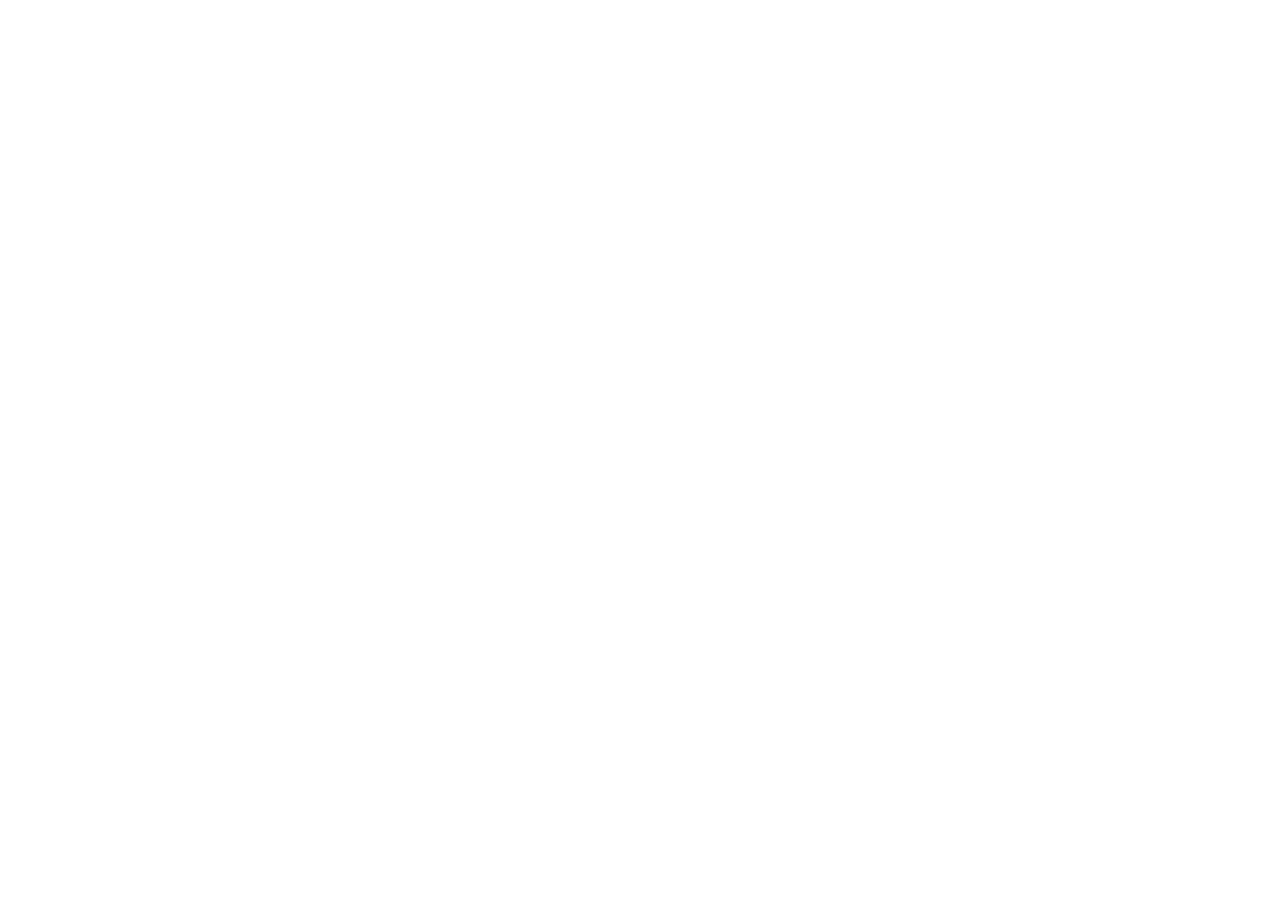
==== commit be986795: "Update index.html" ====
--- a/index.html
+++ b/index.html
@@ -1,326 +1,32 @@
-
 <!DOCTYPE html>
 <html lang="en">
-
-<head>
-	<meta charset="UTF-8">
-	<meta name="viewport" content="width=device-width, initial-scale=1.0">
-	<meta http-equiv="X-UA-Compatible" content="ie=edge">
-
-	
-    <link href="https://fonts.googleapis.com/css?family=Nunito:400,700,800" rel="stylesheet">
-	<link rel="apple-touch-icon" sizes="180x180" href="../apple-touch-icon.png">
-	<link rel="icon" type="image/png" sizes="32x32" href="../favicon-32x32.png">
-	<link rel="icon" type="image/png" sizes="16x16" href="../favicon-16x16.png">
-	<link rel="manifest" href="../site.webmanifest">
-	<link rel="mask-icon" href="../safari-pinned-tab.svg" color="#5bbad5">
-	<meta name="msapplication-TileColor" content="#00aba9">
-	<meta name="theme-color" content="#3b7977">
-
-	<title>OTPAlerts</title>
-	<!-- Primary Meta Tags -->
-	<meta name="description" content="">
-	<meta name="keywords" content="otp alerts sms messages hsm">
-
-	<!-- Open Graph / Facebook -->
-	<meta property="og:type" content="website">
-	<meta property="og:url" content="https://www.tailwindtoolbox.com/">
-	<meta property="og:title" content="Tailwind Toolbox - Free Starter Templates and Components for Tailwind CSS">
-	<meta property="og:description" content="Free open source Tailwind CSS starter Templates and Components to get you started quickly to creating websites in Tailwind CSS!">
-	<meta property="og:image" content="https://www.tailwindtoolbox.com/social.png">
-
-	<!-- Twitter -->
-	<meta property="twitter:card" content="summary_large_image">
-	<meta property="twitter:url" content="https://www.tailwindtoolbox.com/">
-	<meta property="twitter:title" content="Tailwind Toolbox - Free Starter Templates and Components for Tailwind CSS">
-	<meta property="twitter:description" content="Free open source Tailwind CSS starter Templates and Components to get you started quickly to creating websites in Tailwind CSS!">
-	<meta property="twitter:image" content="https://www.tailwindtoolbox.com/social.png">
-
-
-	<!-- Font Awesome if you need it
-	<link rel="stylesheet" href="https://use.fontawesome.com/releases/v5.3.1/css/all.css">
-	-->
-
-	<link rel="stylesheet" href="https://unpkg.com/tailwindcss@2.2.19/dist/tailwind.min.css">
-	<!--Replace with your tailwind.css once created-->
-
-	<link href=" https://fonts.googleapis.com/css?family=Source+Sans+Pro:400,700" rel="stylesheet">
-
-	<!-- Animation CSS-->
-	<style>
-		/* ----------------------------------------------
-		 * Generated by Animista
-		 * w: http://animista.net, t: @cssanimista
-		 * ---------------------------------------------- */
-
-		.slide-in-bottom {
-			-webkit-animation: slide-in-bottom .5s cubic-bezier(.25, .46, .45, .94) both;
-			animation: slide-in-bottom .5s cubic-bezier(.25, .46, .45, .94) both
-		}
-
-		.slide-in-bottom-h1 {
-			-webkit-animation: slide-in-bottom .5s cubic-bezier(.25, .46, .45, .94) .5s both;
-			animation: slide-in-bottom .5s cubic-bezier(.25, .46, .45, .94) .5s both
-		}
-
-		.slide-in-bottom-subtitle {
-			-webkit-animation: slide-in-bottom .5s cubic-bezier(.25, .46, .45, .94) .75s both;
-			animation: slide-in-bottom .5s cubic-bezier(.25, .46, .45, .94) .75s both
-		}
-
-		.fade-in {
-			-webkit-animation: fade-in 1.2s cubic-bezier(.39, .575, .565, 1.000) 1s both;
-			animation: fade-in 1.2s cubic-bezier(.39, .575, .565, 1.000) 1s both
-		}
-
-		.bounce-top-icons {
-			-webkit-animation: bounce-top .9s 1s both;
-			animation: bounce-top .9s 1s both
-		}
-
-		@-webkit-keyframes slide-in-bottom {
-			0% {
-				-webkit-transform: translateY(1000px);
-				transform: translateY(1000px);
-				opacity: 0
-			}
-
-			100% {
-				-webkit-transform: translateY(0);
-				transform: translateY(0);
-				opacity: 1
-			}
-		}
-
-		@keyframes slide-in-bottom {
-			0% {
-				-webkit-transform: translateY(1000px);
-				transform: translateY(1000px);
-				opacity: 0
-			}
-
-			100% {
-				-webkit-transform: translateY(0);
-				transform: translateY(0);
-				opacity: 1
-			}
-		}
-
-		@-webkit-keyframes bounce-top {
-			0% {
-				-webkit-transform: translateY(-45px);
-				transform: translateY(-45px);
-				-webkit-animation-timing-function: ease-in;
-				animation-timing-function: ease-in;
-				opacity: 1
-			}
-
-			24% {
-				opacity: 1
-			}
-
-			40% {
-				-webkit-transform: translateY(-24px);
-				transform: translateY(-24px);
-				-webkit-animation-timing-function: ease-in;
-				animation-timing-function: ease-in
-			}
-
-			65% {
-				-webkit-transform: translateY(-12px);
-				transform: translateY(-12px);
-				-webkit-animation-timing-function: ease-in;
-				animation-timing-function: ease-in
-			}
-
-			82% {
-				-webkit-transform: translateY(-6px);
-				transform: translateY(-6px);
-				-webkit-animation-timing-function: ease-in;
-				animation-timing-function: ease-in
-			}
-
-			93% {
-				-webkit-transform: translateY(-4px);
-				transform: translateY(-4px);
-				-webkit-animation-timing-function: ease-in;
-				animation-timing-function: ease-in
-			}
-
-			25%,
-			55%,
-			75%,
-			87% {
-				-webkit-transform: translateY(0);
-				transform: translateY(0);
-				-webkit-animation-timing-function: ease-out;
-				animation-timing-function: ease-out
-			}
-
-			100% {
-				-webkit-transform: translateY(0);
-				transform: translateY(0);
-				-webkit-animation-timing-function: ease-out;
-				animation-timing-function: ease-out;
-				opacity: 1
-			}
-		}
-
-		@keyframes bounce-top {
-			0% {
-				-webkit-transform: translateY(-45px);
-				transform: translateY(-45px);
-				-webkit-animation-timing-function: ease-in;
-				animation-timing-function: ease-in;
-				opacity: 1
-			}
-
-			24% {
-				opacity: 1
-			}
-
-			40% {
-				-webkit-transform: translateY(-24px);
-				transform: translateY(-24px);
-				-webkit-animation-timing-function: ease-in;
-				animation-timing-function: ease-in
-			}
-
-			65% {
-				-webkit-transform: translateY(-12px);
-				transform: translateY(-12px);
-				-webkit-animation-timing-function: ease-in;
-				animation-timing-function: ease-in
-			}
-
-			82% {
-				-webkit-transform: translateY(-6px);
-				transform: translateY(-6px);
-				-webkit-animation-timing-function: ease-in;
-				animation-timing-function: ease-in
-			}
-
-			93% {
-				-webkit-transform: translateY(-4px);
-				transform: translateY(-4px);
-				-webkit-animation-timing-function: ease-in;
-				animation-timing-function: ease-in
-			}
-
-			25%,
-			55%,
-			75%,
-			87% {
-				-webkit-transform: translateY(0);
-				transform: translateY(0);
-				-webkit-animation-timing-function: ease-out;
-				animation-timing-function: ease-out
-			}
-
-			100% {
-				-webkit-transform: translateY(0);
-				transform: translateY(0);
-				-webkit-animation-timing-function: ease-out;
-				animation-timing-function: ease-out;
-				opacity: 1
-			}
-		}
-
-		@-webkit-keyframes fade-in {
-			0% {
-				opacity: 0
-			}
-
-			100% {
-				opacity: 1
-			}
-		}
-
-		@keyframes fade-in {
-			0% {
-				opacity: 0
-			}
-
-			100% {
-				opacity: 1
-			}
-		}
-	</style>
-
-</head>
-
-
-<body class="leading-normal tracking-normal text-gray-900" style="font-family: 'Source Sans Pro', sans-serif;">
-
-
-	<div class="h-screen pb-14 bg-right bg-cover" style="background-image:url('bg.svg');">
-		<!--Nav-->
-		<div class="w-full container mx-auto p-6">
-
-			<div class="w-full flex items-center justify-between">
-				<a class="flex items-center text-indigo-400 no-underline hover:no-underline font-bold text-2xl lg:text-4xl" href="#">
-					<svg class="h-8 fill-current text-indigo-600 pr-2" preserveAspectRatio="xMidYMid meet" viewBox="0 0 425 425" xmlns="http://www.w3.org/2000/svg">
-						<g transform="matrix(.1 0 0 -.1 0 425)">
-							<path d="m1958 3889c-332-32-668-162-923-358-342-262-573-631-666-1058-30-140-37-436-15-590 54-365 231-722 495-996 438-456 1161-640 1777-452 112 34 312 120 350 150l29 23 3 247c2 142-1 252-6 257-6 6-48-17-108-58-141-96-317-178-460-216-110-29-132-31-294-32-134-1-195 3-260 17-697 149-1147 731-1089 1410 12 146 54 317 108 437 166 378 538 672 964 761 133 28 372 31 492 5 496-107 875-434 1025-884 64-195 63-176 69-892 7-764-2-719 112-560 266 370 379 794 324 1220-53 423-218 764-510 1055-145 145-265 232-445 324-309 157-642 222-972 190z"/>
-							<path d="m1940 2994c-175-37-323-116-445-238-103-103-171-212-221-359-39-112-39-112-38-272 0-148 2-166 28-245 187-570 812-805 1323-499l62 37 23-25c43-47 120-96 185-120 81-29 128-30 143-2 8 14 10 166 8 512-4 467-5 496-26 567-93 328-356 577-682 646-82 17-275 17-360-2zm272-435c155-33 282-150 330-303 25-79 21-206-10-286-43-109-141-207-252-252-45-19-75-23-166-23-107 0-112 1-185 37-271 134-340 472-139 690 110 121 264 170 422 137z"/>
-						</g>
-					</svg>
-					APP
-				</a>
-
-				<div class="flex w-1/2 justify-end content-center">
-					<a class="inline-block text-blue-300 no-underline hover:text-indigo-800 hover:text-underline text-center h-10 p-2 md:h-auto md:p-4" data-tippy-content="@twitter_handle" href="https://twitter.com/intent/tweet?url=#">
-						<svg class="fill-current h-6" xmlns="http://www.w3.org/2000/svg" viewBox="0 0 32 32">
-							<path d="M30.063 7.313c-.813 1.125-1.75 2.125-2.875 2.938v.75c0 1.563-.188 3.125-.688 4.625a15.088 15.088 0 0 1-2.063 4.438c-.875 1.438-2 2.688-3.25 3.813a15.015 15.015 0 0 1-4.625 2.563c-1.813.688-3.75 1-5.75 1-3.25 0-6.188-.875-8.875-2.625.438.063.875.125 1.375.125 2.688 0 5.063-.875 7.188-2.5-1.25 0-2.375-.375-3.375-1.125s-1.688-1.688-2.063-2.875c.438.063.813.125 1.125.125.5 0 1-.063 1.5-.25-1.313-.25-2.438-.938-3.313-1.938a5.673 5.673 0 0 1-1.313-3.688v-.063c.813.438 1.688.688 2.625.688a5.228 5.228 0 0 1-1.875-2c-.5-.875-.688-1.813-.688-2.75 0-1.063.25-2.063.75-2.938 1.438 1.75 3.188 3.188 5.25 4.25s4.313 1.688 6.688 1.813a5.579 5.579 0 0 1 1.5-5.438c1.125-1.125 2.5-1.688 4.125-1.688s3.063.625 4.188 1.813a11.48 11.48 0 0 0 3.688-1.375c-.438 1.375-1.313 2.438-2.563 3.188 1.125-.125 2.188-.438 3.313-.875z"></path>
-						</svg>
-					</a>
-					<a class="inline-block text-blue-300 no-underline hover:text-indigo-800 hover:text-underline text-center h-10 p-2 md:h-auto md:p-4 " data-tippy-content="#facebook_id" href="https://www.facebook.com/sharer/sharer.php?u=#">
-						<svg class="fill-current h-6" xmlns="http://www.w3.org/2000/svg" viewBox="0 0 32 32">
-							<path d="M19 6h5V0h-5c-3.86 0-7 3.14-7 7v3H8v6h4v16h6V16h5l1-6h-6V7c0-.542.458-1 1-1z"></path>
-						</svg>
-					</a>
-				</div>
-
-			</div>
-
-		</div>
-
-		<!--Main-->
-		<div class="container pt-24 md:pt-32 px-6 mx-auto flex flex-wrap flex-col md:flex-row items-center">
-
-			<!--Left Col-->
-			<div class="flex flex-col w-full xl:w-2/5 justify-center lg:items-start overflow-y-hidden">
-				<h1 class="my-4 text-3xl md:text-5xl text-purple-800 font-bold leading-tight text-center md:text-left slide-in-bottom-h1">Main Hero Message to sell your app</h1>
-				<p class="leading-normal text-base md:text-2xl mb-8 text-center md:text-left slide-in-bottom-subtitle">Sub-hero message, not too long and not too short. Make it just right!</p>
-
-				<p class="text-blue-400 font-bold pb-8 lg:pb-6 text-center md:text-left fade-in">Download our app:</p>
-				<div class="flex w-full justify-center md:justify-start pb-24 lg:pb-0 fade-in">
-					<img src="App Store.svg" class="h-12 pr-4 bounce-top-icons">
-					<img src="Play Store.svg" class="h-12 bounce-top-icons">
-				</div>
-
-			</div>
-
-			<!--Right Col-->
-			<div class="w-full xl:w-3/5 py-6 overflow-y-hidden">
-				<img class="w-5/6 mx-auto lg:mr-0 slide-in-bottom" src="devices.svg">
-			</div>
-
-			<!--Footer-->
-			<div class="w-full pt-16 pb-6 text-sm text-center md:text-left fade-in">
-				<a class="text-gray-500 no-underline hover:no-underline" href="#">&copy; App 2019</a>
-			</div>
-
-		</div>
-
-
-	</div>
-
-
-	<!-- jQuery if you need it
-  <script src="https://cdnjs.cloudflare.com/ajax/libs/jquery/3.3.1/jquery.min.js"></script>
-  -->
-
-</body>
-
+  <head>
+    <meta charset="utf-8">
+    <meta http-equiv="X-UA-Compatible" content="IE=edge">
+    <meta name="viewport" content="width=device-width, initial-scale=1.0, shrink-to-fit=no">
+    <link rel="icon" href="/favicon.ico">
+    <title>Account App</title>
+    <link rel="stylesheet" href="https://fonts.googleapis.com/css?family=Roboto:100,300,400,500,700,900">
+    <script>
+      window.CONST = {
+        dev : 'false', APP : "www", APP_SITE : "oa",
+        //CDN_URL : 'https://cdn.jsdelivr.net/gh/mehery-soccom/mehery-web-dist@823e37c4981b8ae9c3ca6d738a67e0f317b67de5/dist/', //
+        APP_CONTEXT : '/www-oa', //
+        remoteJsVersion :  '5430099', //
+        CONTEXT: '/content', "APP_USER" : 'LT',
+        CONFIG : {"AGENT_CHAT_INIT":false,"chatSessionTimeout":86400000,"CHAT_TAG_ENABLED":true,"agentSessionTimeout":600000,"chatIdleTimeout":300000,"SETUP":{"CHAT_TAG_ENABLED":true,"POSTMAN_AGENT_CHAT_INIT":false,"POSTMAN_AGENT_SCHEME_COLOR":"#3D556E","POSTMAN_CONTACT_DETAILS_URL":"","POSTMAN_CHAT_SESSION_TIMEOUT":"24hr","POSTMAN_BOT_NAME":"","POSTMAN_CHAT_IDLE_TIMEOUT":"5min"},"timestamp":1629029838607}
+      };
+    </script>
+  <link href="https://deploy-xyz.mehery-web.pages.dev/app-www.js?_=5647037" rel="prefetch">
+  <body>
+    <noscript>
+      <strong>We're sorry but ArchitectUI doesn't work properly without JavaScript enabled. Please enable it to continue.</strong>
+    </noscript>
+        <div id="app"></div>
+        <!-- built files will be auto injected -->
+        <script src="https://deploy-xyz.mehery-web.pages.dev/js/chunk-vendors.js?_=5647037"></script>
+  	  	<script src="https://deploy-xyz.mehery-web.pages.dev/js/chunk-common.js?_=5647037"></script>
+		<script src="https://deploy-xyz.mehery-web.pages.dev/app-www.js?_=5647037"></script>
+      
+  </body>
 </html>
